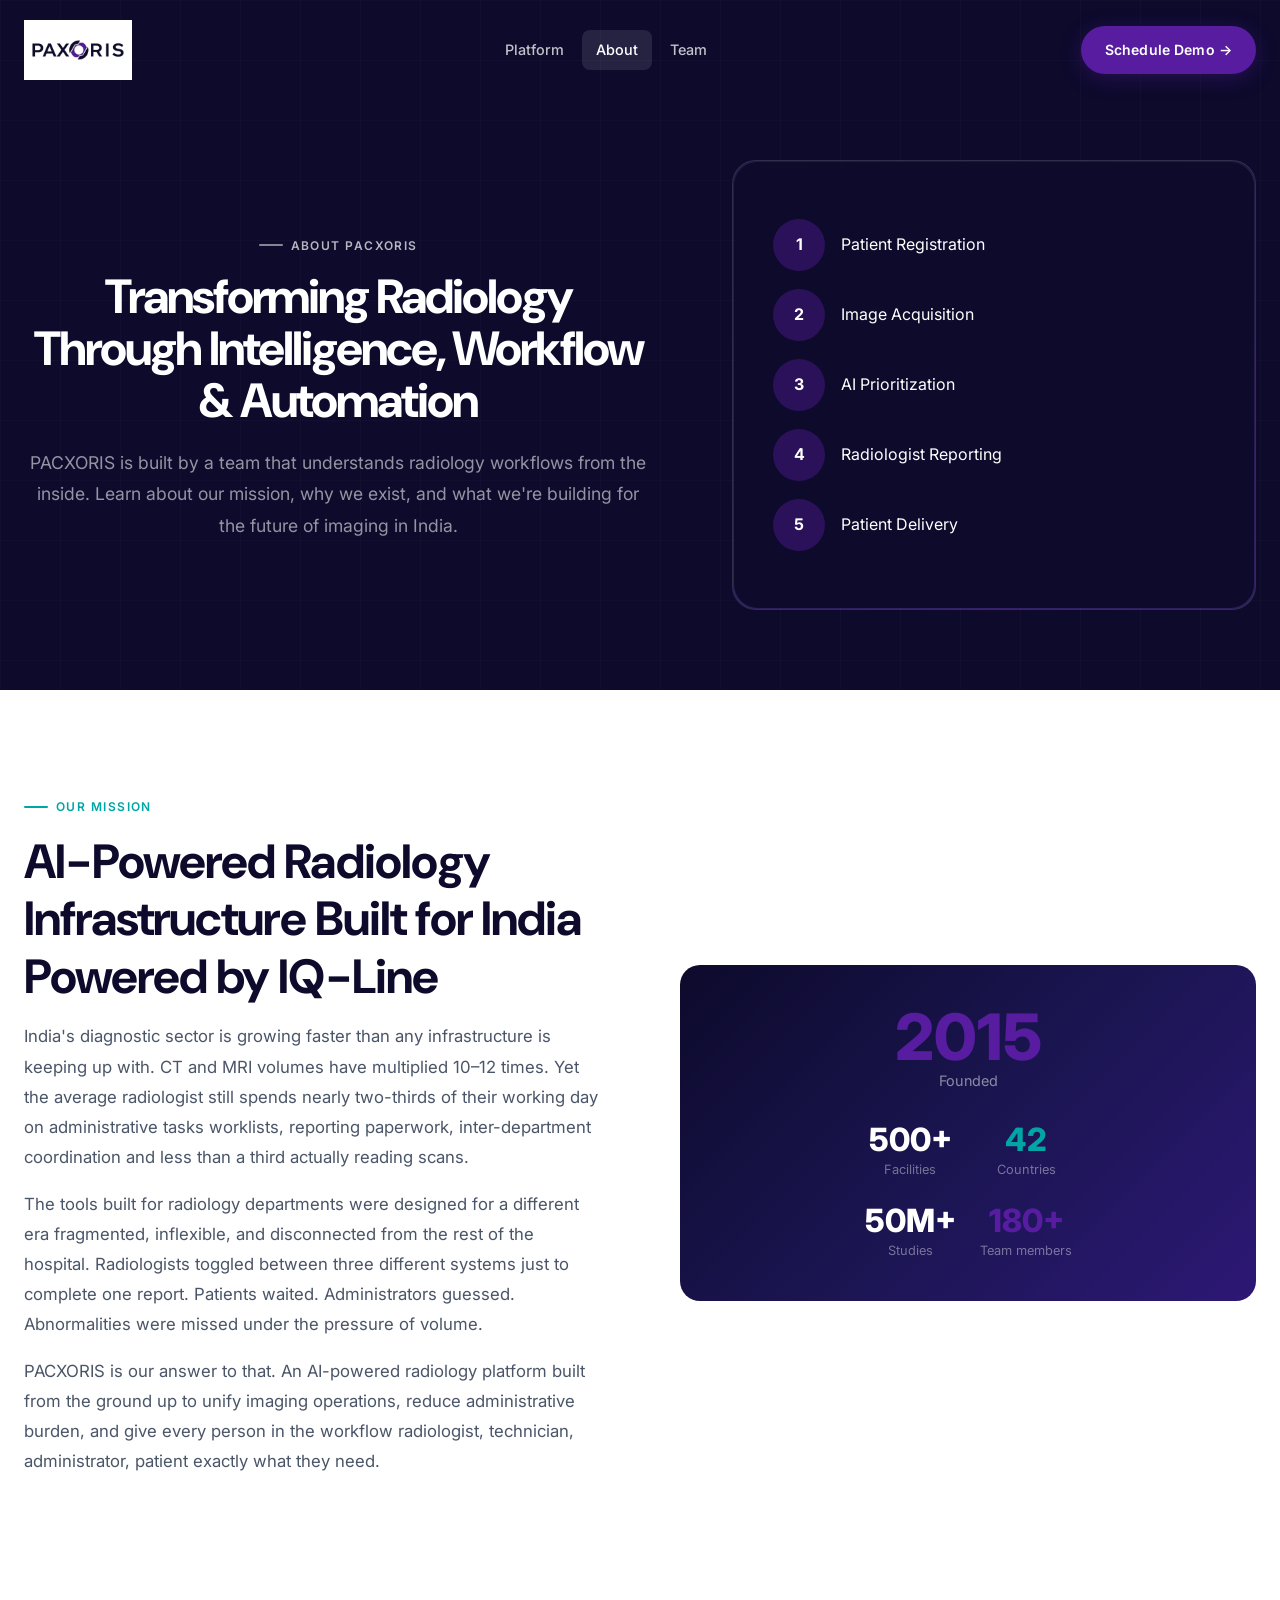
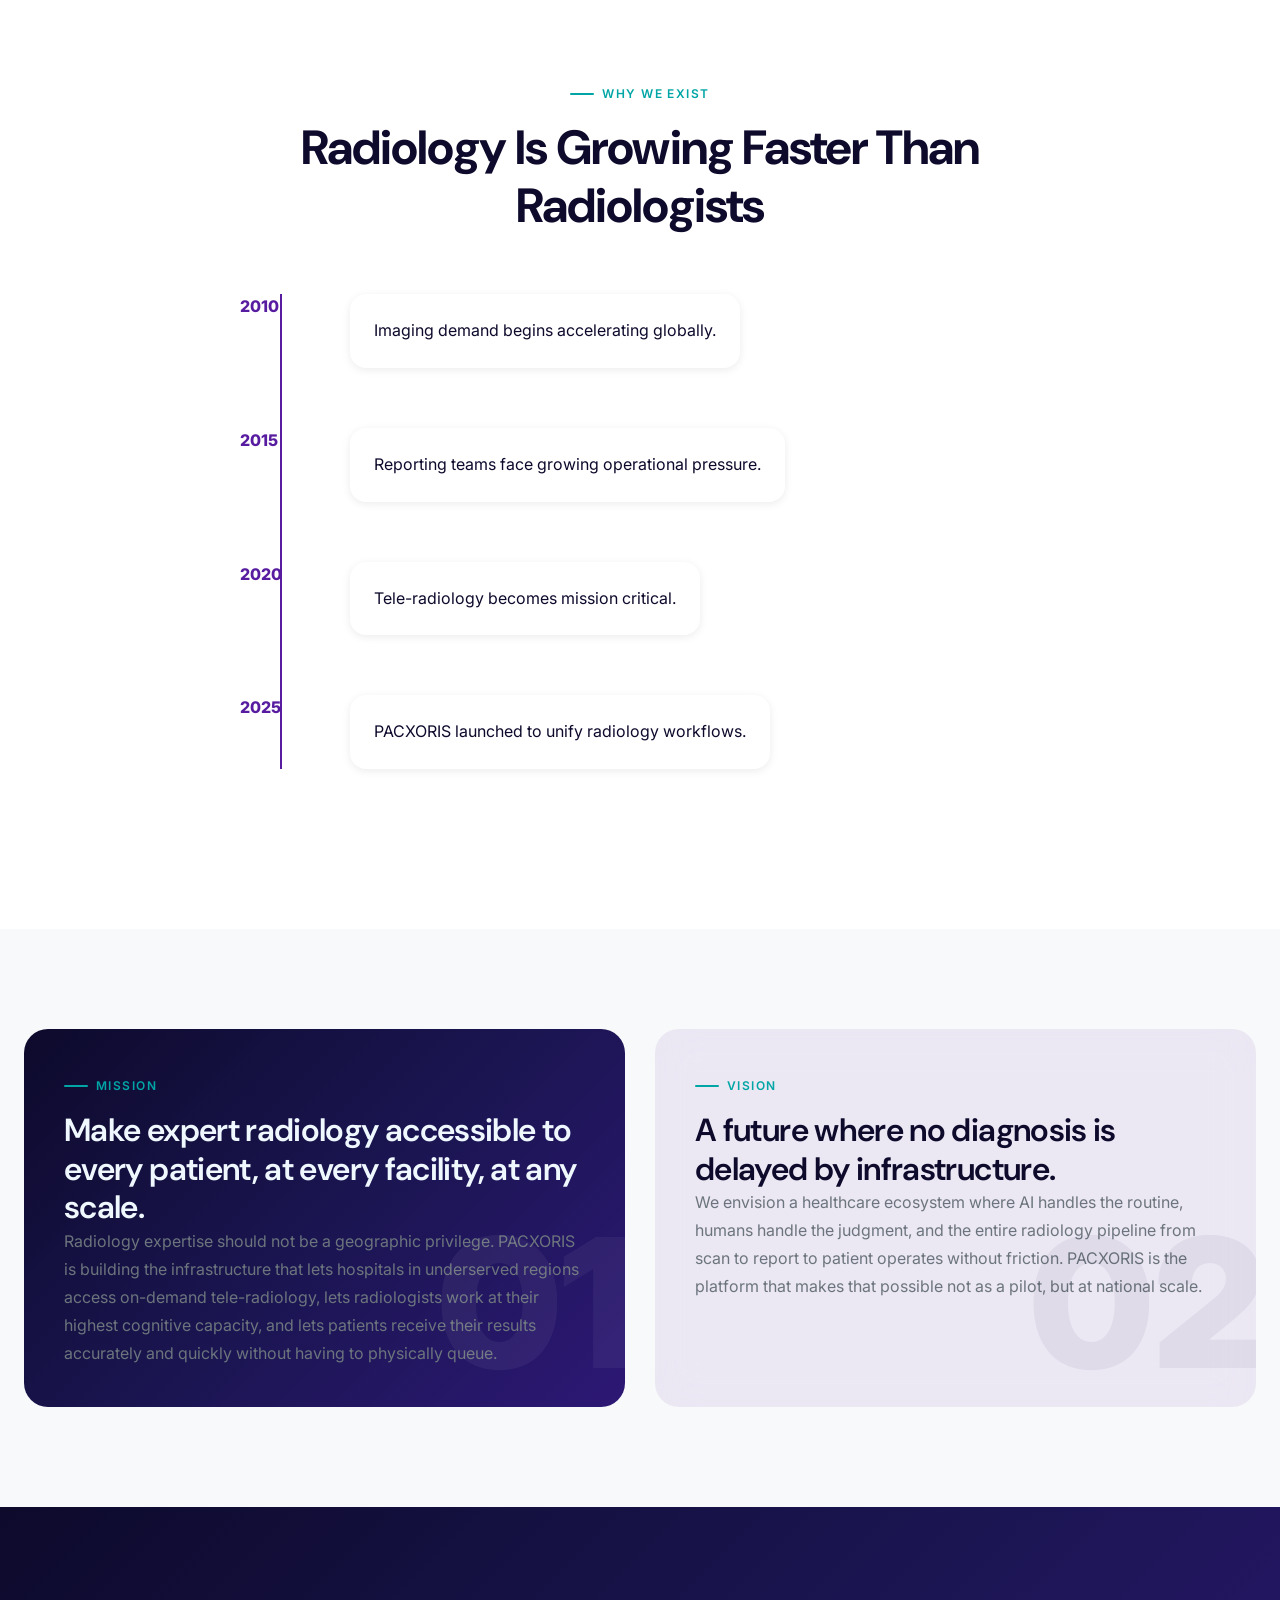
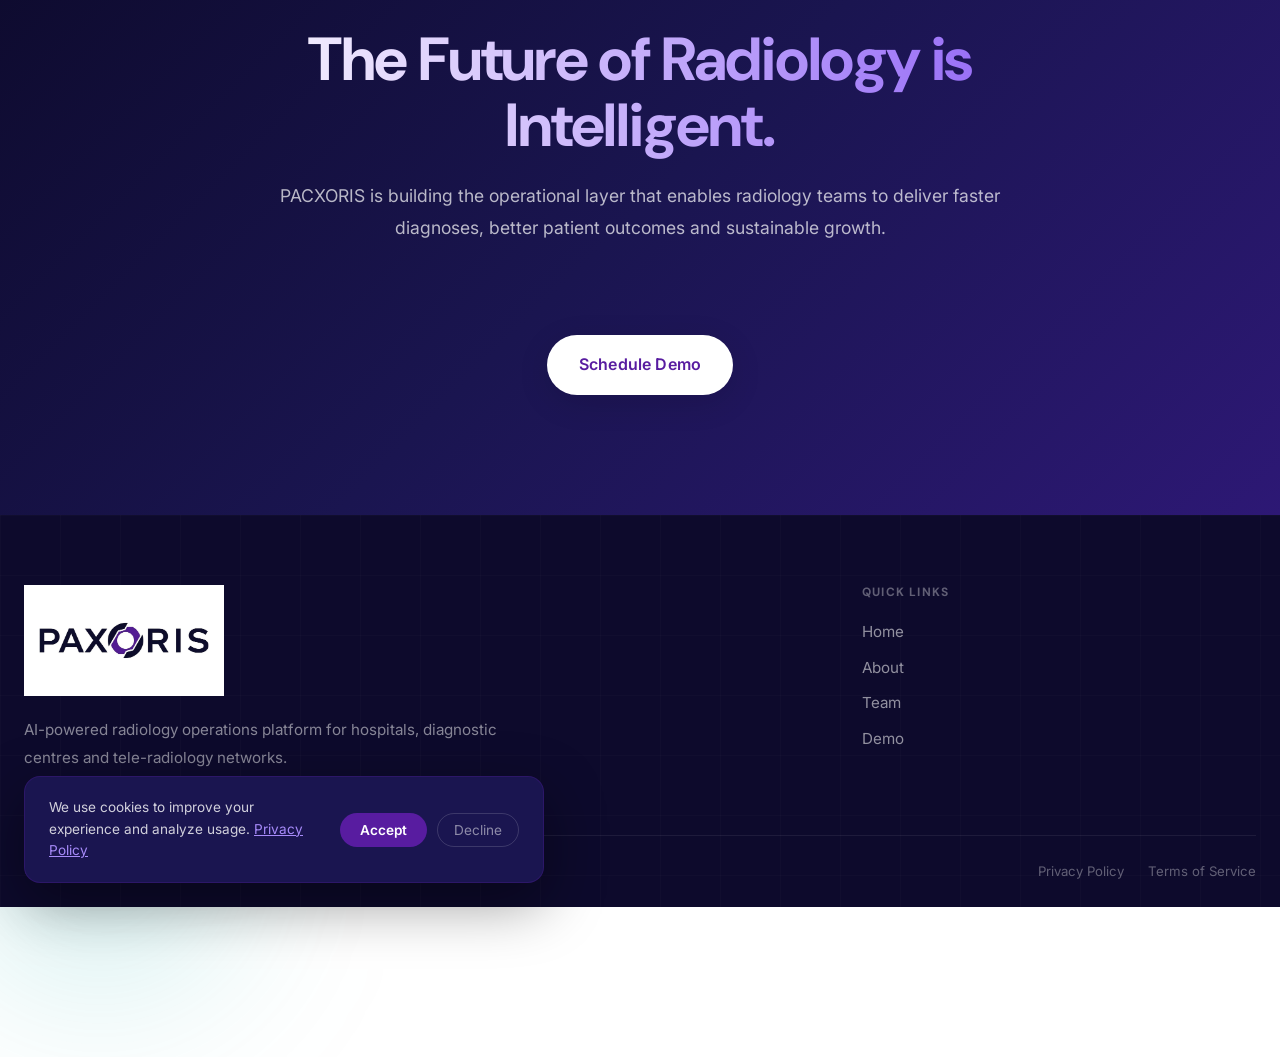
==== about.html @ b07b2591 "Add files via upload" ====
<!DOCTYPE html>
<html lang="en">

<!-- Mirrored from ofdzxjfi.gensparkspace.com/ by HTTrack Website Copier/3.x [XR&CO'2014], Thu, 18 Jun 2026 15:15:10 GMT -->
<!-- Added by HTTrack --><meta http-equiv="content-type" content="text/html;charset=utf-8" /><!-- /Added by HTTrack -->
<head>
  <meta charset="UTF-8" />
  <meta name="viewport" content="width=device-width, initial-scale=1.0" />
  <title>About PACXORIS  AI-Powered Radiology Infrastructure Built for India Powered by IQ-Line</title>
  <meta name="description" content="pacxoris delivers enterprise-grade unified healthcare imaging: Vendor-Neutral Archive (VNA), Radiology Information System (RIS), and PACS in one intelligent platform." />
  <meta name="keywords" content="VNA, RIS, PACS, healthcare imaging, medical imaging platform, DICOM, radiology, hospital imaging software" />
  <meta property="og:title" content="pacxoris – Unified Healthcare Imaging Platform" />
  <meta property="og:description" content="VNA + RIS + PACS integrated solution for enterprise-wide medical imaging." />
  <meta property="og:type" content="website" />
  <meta name="twitter:card" content="summary_large_image" />

  <!-- Favicon -->
  <link rel="icon" type="image/svg+xml" href="assets/pacxoris-mark.jpeg" />

  <!-- Fonts -->
  <link rel="preconnect" href="https://fonts.googleapis.com/" />
  <link rel="preconnect" href="https://fonts.gstatic.com/" crossorigin />
  <link href="https://fonts.googleapis.com/css2?family=Inter:wght@300;400;500;600;700;800;900&amp;family=DM+Sans:opsz,wght@9..40,300;9..40,400;9..40,500;9..40,600;9..40,700;9..40,800&amp;display=swap" rel="stylesheet" />

  <!-- Icons -->
  <link rel="stylesheet" href="../cdn.jsdelivr.net/npm/%40fortawesome/fontawesome-free%406.5.0/css/all.min.css" />

  <!-- Styles -->
  <link rel="stylesheet" href="css/style.css" />
  <link rel="stylesheet" href="css/home.css" />
  <link rel="stylesheet" href="css/pages.css" />
</head>
<body class="page-enter">
  

  <!-- ═══════════════════════════════════════════
       NAVIGATION
  ═══════════════════════════════════════════ -->
  <nav class="navbar" id="navbar" role="navigation" aria-label="Main navigation">
    <div class="container">
      <div class="navbar-inner">
        <!-- Logo -->
        <a href="index.html" class="navbar-logo">
   <img src="assets/pacxoris-wordmark.jpeg"
     alt="pacxoris"
     class="navbar-brand-logo">
</a>

        <!-- Desktop Nav -->
        <ul class="navbar-nav" role="menubar">
  <li><a href="index.html" class="nav-link">Platform</a></li>
  <li><a href="about.html" class="nav-link">About</a></li>
  <li><a href="team.html" class="nav-link">Team</a></li>
</ul>

            <div class="navbar-cta">
            <a href="demo.html" class="btn btn-primary btn-sm">
            Schedule Demo →
            </a>
            </div>

        <!-- Mobile Toggle -->
        <button class="menu-toggle" id="menuToggle" aria-label="Toggle mobile menu" aria-expanded="false" aria-controls="mobileMenu">
          <span></span>
          <span></span>
          <span></span>
        </button>
      </div>
    </div>
  </nav>

  <!-- Mobile Menu -->
  <div class="mobile-menu" id="mobileMenu" role="dialog" aria-modal="true" aria-label="Mobile navigation">
    <nav>
  <a href="index.html" class="mobile-nav-link">Home</a>
  <a href="about.html" class="mobile-nav-link">About</a>
  <a href="team.html" class="mobile-nav-link">Team</a>
  <a href="demo.html" class="mobile-nav-link">Demo</a>
</nav>
  </div>

<main>

  <div class="orb orb-purple hero-orb-1"></div>
<div class="orb orb-teal hero-orb-2"></div>

<section class="page-hero">
  <div class="geo-pattern"></div>

  <div class="container">

    <div class="about-hero-grid">

      <div>

        <span class="section-label white">
          About PACXORIS
        </span>

        <h1>
          Transforming Radiology Through
          Intelligence, Workflow & Automation
        </h1>

        <p class="lead">
          PACXORIS is built by a team that understands radiology workflows from the inside. Learn about our mission, why we exist, and what we're building for the future of imaging in India.
        </p>

      </div>

      <div class="workflow-visual">

        <div class="workflow-step">
          <div class="circle">1</div>
          Patient Registration
        </div>

        <div class="workflow-step">
          <div class="circle">2</div>
          Image Acquisition
        </div>

        <div class="workflow-step">
          <div class="circle">3</div>
          AI Prioritization
        </div>

        <div class="workflow-step">
          <div class="circle">4</div>
          Radiologist Reporting
        </div>

        <div class="workflow-step">
          <div class="circle">5</div>
          Patient Delivery
        </div>

      </div>

    </div>

  </div>
</section>

<section class="section">
      <div class="container">
        <div style="display:grid;grid-template-columns:1fr 1fr;gap:80px;align-items:center;" class="fade-up">
          <div>
            <span class="section-label">Our Mission</span>
            <h2>AI-Powered Radiology Infrastructure Built for India Powered by IQ-Line</h2>
            <p style="margin-top:16px;font-size:1.05rem;line-height:1.8;color:#4a5568;">India's diagnostic sector is growing faster than any infrastructure is keeping up with. CT and MRI volumes have multiplied 10–12 times. Yet the average radiologist still spends nearly two-thirds of their working day on administrative tasks  worklists, reporting paperwork, inter-department coordination and less than a third actually reading scans.</p>
            <p style="margin-top:16px;font-size:1.05rem;line-height:1.8;color:#4a5568;">The tools built for radiology departments were designed for a different era fragmented, inflexible, and disconnected from the rest of the hospital. Radiologists toggled between three different systems just to complete one report. Patients waited. Administrators guessed. Abnormalities were missed under the pressure of volume.</p>
            <p style="margin-top:16px;font-size:1.05rem;line-height:1.8;color:#4a5568;">PACXORIS is our answer to that. An AI-powered radiology platform built from the ground up to unify imaging operations, reduce administrative burden, and give every person in the workflow radiologist, technician, administrator, patient  exactly what they need.</p>
          </div>
          <div class="feature-visual-box" style="min-height:300px;">
            <div class="geo-pattern"></div>
            <div style="position:relative;z-index:1;text-align:center;">
              <div style="font-size:4rem;font-weight:800;color:var(--primary-accent);line-height:1;">2015</div>
              <div style="color:rgba(255,255,255,0.5);font-size:0.9rem;margin-bottom:32px;">Founded</div>
              <div style="display:grid;grid-template-columns:1fr 1fr;gap:24px;">
                <div style="text-align:center;">
                  <div style="font-size:2rem;font-weight:800;color:white;line-height:1;">500+</div>
                  <div style="color:rgba(255,255,255,0.4);font-size:0.8rem;margin-top:4px;">Facilities</div>
                </div>
                <div style="text-align:center;">
                  <div style="font-size:2rem;font-weight:800;color:var(--secondary-accent);line-height:1;">42</div>
                  <div style="color:rgba(255,255,255,0.4);font-size:0.8rem;margin-top:4px;">Countries</div>
                </div>
                <div style="text-align:center;">
                  <div style="font-size:2rem;font-weight:800;color:white;line-height:1;">50M+</div>
                  <div style="color:rgba(255,255,255,0.4);font-size:0.8rem;margin-top:4px;">Studies</div>
                </div>
                <div style="text-align:center;">
                  <div style="font-size:2rem;font-weight:800;color:var(--primary-accent);line-height:1;">180+</div>
                  <div style="color:rgba(255,255,255,0.4);font-size:0.8rem;margin-top:4px;">Team members</div>
                </div>
              </div>
            </div>
          </div>
        </div>
      </div>
    </section>

<section class="section">
<div class="container">

<div class="section-header text-center">
<span class="section-label">Why We Exist</span>
<h2>Radiology Is Growing Faster Than Radiologists</h2>
</div>

<div class="timeline">

<div class="timeline-item">
<div class="timeline-year">2010</div>
<div class="timeline-content">
Imaging demand begins accelerating globally.
</div>
</div>

<div class="timeline-item">
<div class="timeline-year">2015</div>
<div class="timeline-content">
Reporting teams face growing operational pressure.
</div>
</div>

<div class="timeline-item">
<div class="timeline-year">2020</div>
<div class="timeline-content">
Tele-radiology becomes mission critical.
</div>
</div>

<div class="timeline-item">
<div class="timeline-year">2025</div>
<div class="timeline-content">
PACXORIS launched to unify radiology workflows.
</div>
</div>

</div>

</div>
</section>

<section class="section bg-light">
<div class="container">

<div class="mission-vision">

<div class="mission-card">
  <span class="section-label">Mission</span>
<h3 style="color: aliceblue;">Make expert radiology accessible to every patient, at every facility, at any scale.</h3>
<p>
Radiology expertise should not be a geographic privilege. PACXORIS is building the infrastructure that lets hospitals in underserved regions access on-demand tele-radiology, lets radiologists work at their highest cognitive capacity, and lets patients receive their results  accurately and quickly without having to physically queue.
</p>
</div>

<div class="vision-card">
  <span class="section-label">Vision</span>
<h3>A future where no diagnosis is delayed by infrastructure.</h3>
<p>
We envision a healthcare ecosystem where AI handles the routine, humans handle the judgment, and the entire radiology pipeline  from scan to report to patient operates without friction. PACXORIS is the platform that makes that possible  not as a pilot, but at national scale.
</p>
</div>

</div>

</div>
</section>

<section class="future-section">

<div class="container">

<h2>
The Future of Radiology
is Intelligent.
</h2>

<p>
PACXORIS is building the operational layer that enables radiology teams to deliver faster diagnoses, better patient outcomes and sustainable growth.
</p>

<br><br>

<a href="demo.html" class="btn btn-white btn-lg">
Schedule Demo
</a>

</div>

</section>

</main>
  <!-- ═══════════════════════════════════════════
       FOOTER
  ═══════════════════════════════════════════ -->

  <footer class="footer">
  <div class="geo-pattern"></div>

  <div class="container" style="position:relative;z-index:1;">

    <div class="footer-grid">

      <!-- Brand -->
      <div class="footer-brand">
        <a href="index.html" class="navbar-logo">
          <div class="navbar-logo" style="width:200px;">
            <img src="assets/pacxoris-wordmark.jpeg" alt="PACXORIS">
          </div>
        </a>

        <p>
          AI-powered radiology operations platform for hospitals,
          diagnostic centres and tele-radiology networks.
        </p>
      </div>

      <!-- Quick Links -->
      <div class="footer-col">
        <h6>Quick Links</h6>

        <ul class="footer-links">
          <li><a class="footer-link" href="index.html">Home</a></li>
          <li><a class="footer-link" href="about.html">About</a></li>
          <li><a class="footer-link" href="team.html">Team</a></li>
          <li><a class="footer-link" href="demo.html">Demo</a></li>
        </ul>
      </div>

    </div>

    <div class="footer-bottom">
      <p>© 2026 PACXORIS. All Rights Reserved.</p>
      <div class="footer-bottom-links">
          <a href="privacy-policy.html">Privacy Policy</a>
<a href="terms-and-conditions.html">Terms of Service</a>
        </div>
    </div>

  </div>
</footer>

  <!-- Scripts -->
  <script src="js/main.js"></script>
  <script>
const observer = new IntersectionObserver(entries=>{
 entries.forEach(entry=>{
   if(entry.isIntersecting){
      entry.target.classList.add('show');
   }
 });
},{threshold:.2});

document.querySelectorAll('.timeline-item')
.forEach(el=>observer.observe(el));

window.addEventListener('mousemove',(e)=>{

 const x = e.clientX / window.innerWidth;
 const y = e.clientY / window.innerHeight;

 document.querySelector('.hero-orb-1').style.transform =
 `translate(${x*30}px,${y*30}px)`;

 document.querySelector('.hero-orb-2').style.transform =
 `translate(${-x*20}px,${-y*20}px)`;

});

const counters =
document.querySelectorAll('.counter');

counters.forEach(counter=>{

 let target =
 parseInt(counter.dataset.target);

 let count = 0;

 let interval = setInterval(()=>{

   count += target/60;

   if(count >= target){
      count = target;
      clearInterval(interval);
   }

   counter.innerText =
   Math.floor(count);

 },16);

});
</script>
</body>

<!-- Mirrored from ofdzxjfi.gensparkspace.com/ by HTTrack Website Copier/3.x [XR&CO'2014], Thu, 18 Jun 2026 15:15:16 GMT -->
</html>
---- css/style.css ----
/* ============================================================
   PACXORIS - Global Stylesheet
   Healthcare Imaging Platform
   ============================================================ */

/* ── Google Fonts Import ── */
@import url('https://fonts.googleapis.com/css2?family=Inter:wght@300;400;500;600;700;800;900&amp;family=DM+Sans:ital,opsz,wght@0,9..40,300;0,9..40,400;0,9..40,500;0,9..40,600;0,9..40,700;0,9..40,800;1,9..40,400&amp;display=swap');

/* ── CSS Custom Properties ── */
:root {
  /* Colors */
  --primary-dark: #0D0A2C;
  --primary-dark-mid: #130e3a;
  --primary-dark-light: #1a1550;
  --primary-accent: #581CA0;
  --primary-accent-light: #6b22c0;
  --primary-accent-dark: #44157a;
  --secondary-accent: #00a5a5;
  --secondary-accent-light: #00c8c8;
  --neutral-light: #F8F9FA;
  --neutral-gray: #6C757D;
  --neutral-mid: #adb5bd;
  --white: #FFFFFF;
  --border-light: rgba(255,255,255,0.1);
  --border-card: rgba(0,0,0,0.08);

  /* Gradients */
  --gradient-hero: linear-gradient(135deg, #0D0A2C 0%, #1a1550 50%, #2d1875 100%);
  --gradient-cta: linear-gradient(135deg, #581CA0 0%, #0D0A2C 100%);
  --gradient-card: linear-gradient(145deg, rgba(88,28,160,0.08) 0%, rgba(0,165,165,0.05) 100%);
  --gradient-accent: linear-gradient(90deg, #581CA0, #00a5a5);

  /* Shadows */
  --shadow-sm: 0 2px 8px rgba(0,0,0,0.08);
  --shadow-md: 0 8px 32px rgba(0,0,0,0.12);
  --shadow-lg: 0 20px 60px rgba(0,0,0,0.18);
  --shadow-xl: 0 32px 80px rgba(0,0,0,0.24);
  --shadow-purple: 0 8px 32px rgba(88,28,160,0.3);
  --shadow-teal: 0 8px 32px rgba(0,165,165,0.25);

  /* Typography */
  --font-heading: 'DM Sans', 'Inter', sans-serif;
  --font-body: 'Inter', system-ui, -apple-system, sans-serif;

  /* Spacing */
  --section-py: 100px;
  --section-py-sm: 60px;
  --container-max: 1440px;
  --container-px: 24px;

  /* Border Radius */
  --radius-sm: 8px;
  --radius-md: 12px;
  --radius-lg: 20px;
  --radius-xl: 32px;
  --radius-pill: 100px;

  /* Transitions */
  --transition-fast: 0.15s ease;
  --transition-base: 0.3s ease;
  --transition-slow: 0.5s ease;
}

/* ── Reset & Base ── */
*, *::before, *::after {
  box-sizing: border-box;
  margin: 0;
  padding: 0;
}
.footer-grid{
    display:flex;
    justify-content:space-between;
    align-items:flex-start;
    gap:60px;
}

.footer-col{
    min-width:220px;
}

.navbar-brand-logo{
    height:52px;
    width:auto;
    object-fit:contain;
}

.navbar-brand-logo:hover{
    transform:scale(1.03);
}

html {
  scroll-behavior: smooth;
  font-size: 16px;
  -webkit-text-size-adjust: 100%;
}

body {
  font-family: var(--font-body);
  font-weight: 400;
  line-height: 1.6;
  color: var(--primary-dark);
  background: var(--white);
  overflow-x: hidden;
  -webkit-font-smoothing: antialiased;
  -moz-osx-font-smoothing: grayscale;
}

img {
  max-width: 100%;
  height: auto;
  display: block;
}

.navbar-brand-logo{
    height:48px;
    width:auto;
    transition:.3s ease;
}

.navbar-logo{
    display:flex;
    align-items:center;
}

.navbar-brand-logo{
    height:60px;
    width:auto;
    object-fit:contain;
}

.navbar-brand-logo:hover{
    transform:scale(1.03);
}

a {
  text-decoration: none;
  color: inherit;
  transition: color var(--transition-fast);
}

ul, ol {
  list-style: none;
}

input, textarea, select, button {
  font-family: inherit;
  font-size: inherit;
}

button {
  cursor: pointer;
  border: none;
  background: none;
}

/* ── Container ── */
.container {
  max-width: var(--container-max);
  margin: 0 auto;
  padding: 0 var(--container-px);
}

/* ── Utility Classes ── */
.text-center { text-align: center; }
.text-left   { text-align: left; }
.text-right  { text-align: right; }

.text-white   { color: var(--white); }
.text-purple  { color: var(--primary-accent); }
.text-teal    { color: var(--secondary-accent); }
.text-gray    { color: var(--neutral-gray); }
.text-dark    { color: var(--primary-dark); }

.bg-dark      { background: var(--primary-dark); }
.bg-white     { background: var(--white); }
.bg-light     { background: var(--neutral-light); }

.d-flex       { display: flex; }
.d-grid       { display: grid; }
.d-block      { display: block; }
.d-none       { display: none; }

.align-center { align-items: center; }
.justify-between { justify-content: space-between; }
.justify-center  { justify-content: center; }
.flex-wrap    { flex-wrap: wrap; }
.gap-1  { gap: 8px; }
.gap-2  { gap: 16px; }
.gap-3  { gap: 24px; }
.gap-4  { gap: 32px; }

.fw-400 { font-weight: 400; }
.fw-500 { font-weight: 500; }
.fw-600 { font-weight: 600; }
.fw-700 { font-weight: 700; }

.sr-only {
  position: absolute;
  width: 1px;
  height: 1px;
  padding: 0;
  margin: -1px;
  overflow: hidden;
  clip: rect(0,0,0,0);
  border: 0;
}

/* ── Section Spacing ── */
.section {
  padding: var(--section-py) 0;
}

.section-sm {
  padding: var(--section-py-sm) 0;
}

/* ── Section Labels ── */
.section-label {
  display: inline-flex;
  align-items: center;
  gap: 8px;
  font-size: 0.75rem;
  font-weight: 600;
  letter-spacing: 0.12em;
  text-transform: uppercase;
  color: var(--secondary-accent);
  margin-bottom: 16px;
}

.section-label::before {
  content: '';
  display: block;
  width: 24px;
  height: 2px;
  background: var(--secondary-accent);
  border-radius: 2px;
}

.section-label.purple {
  color: var(--primary-accent-light);
}

.section-label.purple::before {
  background: var(--primary-accent-light);
}

.section-label.white {
  color: rgba(255,255,255,0.7);
}

.section-label.white::before {
  background: rgba(255,255,255,0.5);
}

/* ── Section Headers ── */
.section-header {
  margin-bottom: 60px;
}

.section-header.text-center {
  max-width: 700px;
  margin-left: auto;
  margin-right: auto;
}

/* ── Typography ── */
h1, h2, h3, h4, h5, h6 {
  font-family: var(--font-heading);
  line-height: 1.2;
  letter-spacing: -0.02em;
  color: var(--primary-dark);
}

h1 { font-size: clamp(2.5rem, 5vw, 4.5rem); font-weight: 800; }
h2 { font-size: clamp(2rem, 4vw, 3rem);   font-weight: 700; }
h3 { font-size: clamp(1.4rem, 3vw, 2rem); font-weight: 600; }
h4 { font-size: clamp(1.1rem, 2vw, 1.4rem); font-weight: 600; }
h5 { font-size: 1.1rem; font-weight: 600; }
h6 { font-size: 0.9rem;  font-weight: 600; }

p {
  line-height: 1.75;
  color: var(--neutral-gray);
}

.lead {
  font-size: 1.15rem;
  line-height: 1.7;
  font-weight: 400;
}

.gradient-text {
  background: linear-gradient(135deg, #7c3aed, #00a5a5);
  -webkit-background-clip: text;
  -webkit-text-fill-color: transparent;
  background-clip: text;
}

/* ── Buttons ── */
.btn {
  display: inline-flex;
  align-items: center;
  justify-content: center;
  gap: 8px;
  padding: 14px 28px;
  border-radius: var(--radius-pill);
  font-weight: 600;
  font-size: 0.95rem;
  letter-spacing: 0.01em;
  transition: all var(--transition-base);
  cursor: pointer;
  white-space: nowrap;
  position: relative;
  overflow: hidden;
}

.btn::after {
  content: '';
  position: absolute;
  inset: 0;
  background: rgba(255,255,255,0);
  transition: background var(--transition-fast);
}

.btn:hover::after {
  background: rgba(255,255,255,0.08);
}

.btn-primary {
  background: var(--primary-accent);
  color: var(--white);
  box-shadow: 0 4px 20px rgba(88,28,160,0.35);
}

.btn-primary:hover {
  background: var(--primary-accent-light);
  box-shadow: 0 8px 32px rgba(88,28,160,0.5);
  transform: translateY(-2px);
  color: var(--white);
}

.btn-primary:active {
  transform: translateY(0);
}

.btn-secondary {
  background: transparent;
  color: var(--white);
  border: 2px solid rgba(255,255,255,0.4);
}

.btn-secondary:hover {
  border-color: rgba(255,255,255,0.9);
  background: rgba(255,255,255,0.08);
  color: var(--white);
}

.btn-outline-purple {
  background: transparent;
  color: var(--primary-accent);
  border: 2px solid var(--primary-accent);
}

.btn-outline-purple:hover {
  background: var(--primary-accent);
  color: var(--white);
}

.btn-white {
  background: var(--white);
  color: var(--primary-accent);
  box-shadow: var(--shadow-md);
}

.btn-white:hover {
  background: var(--neutral-light);
  box-shadow: var(--shadow-lg);
  transform: translateY(-2px);
  color: var(--primary-accent);
}

.btn-teal {
  background: var(--secondary-accent);
  color: var(--white);
  box-shadow: var(--shadow-teal);
}

.btn-teal:hover {
  background: var(--secondary-accent-light);
  transform: translateY(-2px);
}

.btn-sm {
  padding: 10px 20px;
  font-size: 0.875rem;
}

.btn-lg {
  padding: 18px 36px;
  font-size: 1rem;
}

.btn-icon {
  width: 48px;
  height: 48px;
  padding: 0;
  border-radius: 50%;
  border: 2px solid var(--border-light);
  color: var(--white);
}

.btn-icon:hover {
  border-color: rgba(255,255,255,0.8);
  background: rgba(255,255,255,0.1);
}

/* ── Badges ── */
.badge {
  display: inline-flex;
  align-items: center;
  gap: 6px;
  padding: 6px 12px;
  border-radius: var(--radius-pill);
  font-size: 0.75rem;
  font-weight: 600;
  letter-spacing: 0.04em;
}

.badge-purple {
  background: rgba(88,28,160,0.12);
  color: var(--primary-accent);
}

.badge-teal {
  background: rgba(0,165,165,0.12);
  color: var(--secondary-accent);
}

.badge-dark {
  background: rgba(255,255,255,0.1);
  color: rgba(255,255,255,0.8);
  border: 1px solid rgba(255,255,255,0.15);
}

/* ── Cards ── */
.card {
  background: var(--white);
  border-radius: var(--radius-lg);
  padding: 36px;
  box-shadow: var(--shadow-sm);
  border: 1px solid var(--border-card);
  transition: all var(--transition-base);
  position: relative;
  overflow: hidden;
}

.card::before {
  content: '';
  position: absolute;
  top: 0;
  left: 0;
  right: 0;
  height: 3px;
  background: var(--gradient-accent);
  opacity: 0;
  transition: opacity var(--transition-base);
}

.card:hover {
  box-shadow: var(--shadow-lg);
  transform: translateY(-6px);
  border-color: rgba(88,28,160,0.12);
}

.card:hover::before {
  opacity: 1;
}

.card-dark {
  background: rgba(255,255,255,0.04);
  border: 1px solid var(--border-light);
  color: var(--white);
}

.card-dark:hover {
  background: rgba(255,255,255,0.07);
  border-color: rgba(88,28,160,0.4);
}

/* ── Icon Box ── */
.icon-box {
  width: 64px;
  height: 64px;
  border-radius: var(--radius-md);
  display: flex;
  align-items: center;
  justify-content: center;
  flex-shrink: 0;
}

.icon-box-purple {
  background: rgba(88,28,160,0.12);
  color: var(--primary-accent);
}

.icon-box-teal {
  background: rgba(0,165,165,0.12);
  color: var(--secondary-accent);
}

.icon-box-dark {
  background: rgba(88,28,160,0.25);
  color: rgba(255,255,255,0.9);
}

.icon-box svg, .icon-box i {
  width: 28px;
  height: 28px;
  font-size: 28px;
}

/* ── Divider ── */
.divider {
  height: 1px;
  background: var(--border-card);
  margin: 0;
}

.divider-light {
  background: var(--border-light);
}

/* ── Chip Tags ── */
.chip {
  display: inline-flex;
  align-items: center;
  padding: 4px 12px;
  background: rgba(88,28,160,0.08);
  color: var(--primary-accent);
  border-radius: var(--radius-pill);
  font-size: 0.78rem;
  font-weight: 500;
}

/* ── Gradient Orb Background ── */
.orb {
  position: absolute;
  border-radius: 50%;
  filter: blur(80px);
  pointer-events: none;
  z-index: 0;
}

.orb-purple {
  background: radial-gradient(circle, rgba(88,28,160,0.4) 0%, transparent 70%);
}

.orb-teal {
  background: radial-gradient(circle, rgba(0,165,165,0.25) 0%, transparent 70%);
}

/* ── Trapezoid Shape ── */
.trapezoid-accent {
  position: absolute;
  clip-path: polygon(15% 0%, 100% 0%, 85% 100%, 0% 100%);
  pointer-events: none;
  z-index: 0;
}

/* ── Geometric Grid Pattern ── */
.geo-pattern {
  position: absolute;
  inset: 0;
  background-image:
    linear-gradient(rgba(255,255,255,0.015) 1px, transparent 1px),
    linear-gradient(90deg, rgba(255,255,255,0.015) 1px, transparent 1px);
  background-size: 60px 60px;
  pointer-events: none;
  z-index: 0;
}

/* ── Scroll Animation Classes ── */
.fade-up {
  opacity: 0;
  transform: translateY(40px);
  transition: opacity 0.7s ease, transform 0.7s ease;
}

.fade-up.visible {
  opacity: 1;
  transform: translateY(0);
}

.fade-in {
  opacity: 0;
  transition: opacity 0.7s ease;
}

.fade-in.visible {
  opacity: 1;
}

.slide-left {
  opacity: 0;
  transform: translateX(-40px);
  transition: opacity 0.7s ease, transform 0.7s ease;
}

.slide-left.visible {
  opacity: 1;
  transform: translateX(0);
}

.slide-right {
  opacity: 0;
  transform: translateX(40px);
  transition: opacity 0.7s ease, transform 0.7s ease;
}

.slide-right.visible {
  opacity: 1;
  transform: translateX(0);
}

.delay-1 { transition-delay: 0.1s; }
.delay-2 { transition-delay: 0.2s; }
.delay-3 { transition-delay: 0.3s; }
.delay-4 { transition-delay: 0.4s; }
.delay-5 { transition-delay: 0.5s; }
.delay-6 { transition-delay: 0.6s; }

/* ============================================================
   NAVIGATION
   ============================================================ */
.navbar {
  position: fixed;
  top: 0;
  left: 0;
  right: 0;
  z-index: 1000;
  padding: 20px 0;
  transition: all var(--transition-base);
}

.navbar.scrolled {
  background: rgba(13, 10, 44, 0.97);
  backdrop-filter: blur(20px);
  -webkit-backdrop-filter: blur(20px);
  padding: 14px 0;
  box-shadow: 0 4px 32px rgba(0,0,0,0.3);
}

.navbar-inner {
  display: flex;
  align-items: center;
  justify-content: space-between;
  gap: 32px;
}

/* Logo */
.navbar-logo {
  display: flex;
  align-items: center;
  gap: 12px;
  flex-shrink: 0;
  text-decoration: none;
}

.logo-icon {
  width: 40px;
  height: 40px;
  position: relative;
  flex-shrink: 0;
  display: flex;
  align-items: center;
  justify-content: center;
  background: transparent;
}

.logo-icon img {
  width: 100%;
  height: 100%;
  object-fit: contain;
  display: block;
}

.logo-wordmark {
  font-family: var(--font-heading);
  font-size: 1.5rem;
  font-weight: 800;
  color: var(--white);
  letter-spacing: -0.03em;
}

.logo-wordmark span {
  color: var(--primary-accent);
}

/* Nav Links */
.navbar-nav {
  display: flex;
  align-items: center;
  gap: 4px;
  flex: 1;
  justify-content: center;
}

.nav-item {
  position: relative;
}

.nav-link {
  display: flex;
  align-items: center;
  gap: 4px;
  padding: 8px 14px;
  font-size: 0.9rem;
  font-weight: 500;
  color: rgba(255,255,255,0.75);
  border-radius: var(--radius-sm);
  transition: all var(--transition-fast);
  white-space: nowrap;
}

.nav-link:hover, .nav-link.active {
  color: var(--white);
  background: rgba(255,255,255,0.07);
}

.nav-link svg {
  width: 14px;
  height: 14px;
  transition: transform var(--transition-fast);
}

.nav-item:hover .nav-link svg {
  transform: rotate(180deg);
}

/* Dropdown */
.nav-dropdown {
  position: absolute;
  top: calc(100% + 12px);
  left: 50%;
  transform: translateX(-50%) translateY(-8px);
  min-width: 220px;
  background: #1a1550;
  border: 1px solid rgba(255,255,255,0.1);
  border-radius: var(--radius-md);
  padding: 8px;
  box-shadow: var(--shadow-xl);
  opacity: 0;
  visibility: hidden;
  transition: all var(--transition-base);
  z-index: 100;
}

.nav-item:hover .nav-dropdown {
  opacity: 1;
  visibility: visible;
  transform: translateX(-50%) translateY(0);
}

.nav-dropdown-link {
  display: flex;
  align-items: center;
  gap: 10px;
  padding: 10px 12px;
  border-radius: var(--radius-sm);
  font-size: 0.875rem;
  font-weight: 500;
  color: rgba(255,255,255,0.75);
  transition: all var(--transition-fast);
}

.nav-dropdown-link:hover {
  background: rgba(88,28,160,0.2);
  color: var(--white);
}

.nav-dropdown-link i {
  width: 20px;
  color: var(--primary-accent);
  font-size: 0.9rem;
}

/* Navbar CTA */
.navbar-cta {
  display: flex;
  align-items: center;
  gap: 12px;
  flex-shrink: 0;
}

/* Mobile Menu Toggle */
.menu-toggle {
  display: none;
  flex-direction: column;
  justify-content: center;
  gap: 5px;
  width: 36px;
  height: 36px;
  cursor: pointer;
  padding: 4px;
}

.menu-toggle span {
  display: block;
  height: 2px;
  background: var(--white);
  border-radius: 2px;
  transition: all var(--transition-base);
}

.menu-toggle.active span:nth-child(1) {
  transform: translateY(7px) rotate(45deg);
}

.menu-toggle.active span:nth-child(2) {
  opacity: 0;
  transform: scaleX(0);
}

.menu-toggle.active span:nth-child(3) {
  transform: translateY(-7px) rotate(-45deg);
}

/* Mobile Menu */
.mobile-menu {
  position: fixed;
  inset: 0;
  background: var(--primary-dark);
  z-index: 999;
  display: flex;
  flex-direction: column;
  padding: 100px 32px 40px;
  transform: translateX(100%);
  transition: transform var(--transition-slow);
  overflow-y: auto;
}

.mobile-menu.open {
  transform: translateX(0);
}

.mobile-nav-link {
  display: block;
  padding: 16px 0;
  font-size: 1.4rem;
  font-weight: 600;
  color: rgba(255,255,255,0.8);
  border-bottom: 1px solid rgba(255,255,255,0.06);
  transition: color var(--transition-fast);
  letter-spacing: -0.02em;
}

.mobile-nav-link:hover {
  color: var(--white);
}

.mobile-nav-sub {
  padding: 8px 0 8px 16px;
  display: none;
}

.mobile-nav-sub a {
  display: block;
  padding: 10px 0;
  font-size: 1rem;
  color: rgba(255,255,255,0.6);
}

.mobile-nav-sub.open {
  display: block;
}

.mobile-menu-footer {
  margin-top: auto;
  padding-top: 32px;
  display: flex;
  flex-direction: column;
  gap: 12px;
}

/* ============================================================
   FOOTER
   ============================================================ */
.footer {
  background: var(--primary-dark);
  padding: 80px 0 0;
  position: relative;
  overflow: hidden;
}

.footer-grid {
  display: grid;
  grid-template-columns: 2fr 1fr 1fr 1fr;
  gap: 48px;
  padding-bottom: 60px;
}

.footer-brand p {
  color: rgba(255,255,255,0.5);
  font-size: 0.9rem;
  line-height: 1.75;
  margin: 20px 0 24px;
}

.footer-social {
  display: flex;
  gap: 10px;
}

.social-btn {
  width: 38px;
  height: 38px;
  border-radius: 50%;
  border: 1px solid rgba(255,255,255,0.15);
  display: flex;
  align-items: center;
  justify-content: center;
  color: rgba(255,255,255,0.5);
  font-size: 0.9rem;
  transition: all var(--transition-base);
  text-decoration: none;
}

.social-btn:hover {
  border-color: var(--primary-accent);
  background: rgba(88,28,160,0.2);
  color: var(--white);
  transform: translateY(-2px);
}

.footer-col h6 {
  font-size: 0.75rem;
  font-weight: 700;
  letter-spacing: 0.1em;
  text-transform: uppercase;
  color: rgba(255,255,255,0.35);
  margin-bottom: 20px;
}

.footer-links {
  display: flex;
  flex-direction: column;
  gap: 10px;
}

.footer-link {
  font-size: 0.9rem;
  color: rgba(255,255,255,0.55);
  transition: color var(--transition-fast);
  text-decoration: none;
}

.footer-link:hover {
  color: var(--white);
}

.footer-bottom {
  border-top: 1px solid rgba(255,255,255,0.07);
  padding: 24px 0;
  display: flex;
  align-items: center;
  justify-content: space-between;
  flex-wrap: wrap;
  gap: 16px;
}

.footer-bottom p {
  font-size: 0.825rem;
  color: rgba(255,255,255,0.3);
}

.footer-bottom-links {
  display: flex;
  gap: 24px;
}

.footer-bottom-links a {
  font-size: 0.825rem;
  color: rgba(255,255,255,0.35);
  transition: color var(--transition-fast);
}

.footer-bottom-links a:hover {
  color: rgba(255,255,255,0.7);
}

.footer-certifications {
  display: flex;
  gap: 12px;
  flex-wrap: wrap;
  margin-top: 20px;
}

.cert-badge {
  padding: 5px 12px;
  border: 1px solid rgba(255,255,255,0.12);
  border-radius: var(--radius-sm);
  font-size: 0.7rem;
  font-weight: 600;
  color: rgba(255,255,255,0.5);
  letter-spacing: 0.05em;
  text-transform: uppercase;
}

/* ============================================================
   PAGE HERO (inner pages)
   ============================================================ */
.page-hero {
  background: var(--gradient-hero);
  padding: 160px 0 100px;
  position: relative;
  overflow: hidden;
}

.page-hero-content {
  position: relative;
  z-index: 1;
  max-width: 760px;
}

.page-hero h1 {
  color: var(--white);
  margin-bottom: 20px;
}

.page-hero .lead {
  color: rgba(255,255,255,0.7);
}

/* ============================================================
   BREADCRUMB
   ============================================================ */
.breadcrumb {
  display: flex;
  align-items: center;
  gap: 8px;
  margin-bottom: 20px;
  font-size: 0.85rem;
  color: rgba(255,255,255,0.45);
}

.breadcrumb a {
  color: rgba(255,255,255,0.45);
  transition: color var(--transition-fast);
}

.breadcrumb a:hover {
  color: rgba(255,255,255,0.8);
}

.breadcrumb-sep {
  opacity: 0.4;
}

/* ============================================================
   TABS
   ============================================================ */
.tabs {
  display: flex;
  gap: 4px;
  border-bottom: 2px solid var(--border-card);
  margin-bottom: 40px;
  overflow-x: auto;
  scrollbar-width: none;
}

.tabs::-webkit-scrollbar { display: none; }

.tab-btn {
  padding: 12px 20px;
  font-size: 0.9rem;
  font-weight: 600;
  color: var(--neutral-gray);
  border-bottom: 2px solid transparent;
  margin-bottom: -2px;
  transition: all var(--transition-fast);
  white-space: nowrap;
  cursor: pointer;
  background: none;
  border-top: none;
  border-left: none;
  border-right: none;
}

.tab-btn:hover {
  color: var(--primary-accent);
}

.tab-btn.active {
  color: var(--primary-accent);
  border-bottom-color: var(--primary-accent);
}

.tab-panel {
  display: none;
}

.tab-panel.active {
  display: block;
}

/* ============================================================
   FORM ELEMENTS
   ============================================================ */
.form-group {
  display: flex;
  flex-direction: column;
  gap: 6px;
  margin-bottom: 20px;
}

.form-label {
  font-size: 0.875rem;
  font-weight: 600;
  color: var(--primary-dark);
}

.form-label.light {
  color: rgba(255,255,255,0.8);
}

.form-control {
  padding: 13px 16px;
  border: 1.5px solid #e2e8f0;
  border-radius: var(--radius-md);
  font-size: 0.95rem;
  color: var(--primary-dark);
  background: var(--white);
  transition: border-color var(--transition-fast), box-shadow var(--transition-fast);
  outline: none;
  width: 100%;
}

.form-control::placeholder {
  color: #adb5bd;
}

.form-control:focus {
  border-color: var(--primary-accent);
  box-shadow: 0 0 0 3px rgba(88,28,160,0.12);
}

.form-control.error {
  border-color: #e53e3e;
}

.form-error {
  font-size: 0.8rem;
  color: #e53e3e;
  display: none;
}

.form-error.visible {
  display: block;
}

select.form-control {
  appearance: none;
  background-image: url("data:image/svg+xml,%3Csvg xmlns='http://www.w3.org/2000/svg' width='12' height='12' viewBox='0 0 24 24' fill='none' stroke='%236C757D' stroke-width='2'%3E%3Cpath d='M6 9l6 6 6-6'/%3E%3C/svg%3E");
  background-repeat: no-repeat;
  background-position: right 14px center;
  padding-right: 40px;
}

textarea.form-control {
  resize: vertical;
  min-height: 120px;
}

/* Success Message */
.form-success {
  display: none;
  padding: 20px;
  background: rgba(0,165,165,0.1);
  border: 1px solid rgba(0,165,165,0.3);
  border-radius: var(--radius-md);
  color: var(--secondary-accent);
  font-weight: 500;
  text-align: center;
}

.form-success.visible {
  display: block;
}

/* ============================================================
   STATS COUNTER
   ============================================================ */
.stats-section {
  background: var(--primary-dark);
  padding: var(--section-py) 0;
  position: relative;
  overflow: hidden;
}

.stats-grid {
  display: grid;
  grid-template-columns: repeat(4, 1fr);
  gap: 0;
  position: relative;
  z-index: 1;
}

.stat-item {
  text-align: center;
  padding: 40px 24px;
  position: relative;
}

.stat-item:not(:last-child)::after {
  content: '';
  position: absolute;
  top: 50%;
  right: 0;
  transform: translateY(-50%);
  height: 60%;
  width: 1px;
  background: rgba(255,255,255,0.1);
}

.stat-number {
  font-family: var(--font-heading);
  font-size: clamp(2.5rem, 5vw, 4rem);
  font-weight: 800;
  color: var(--primary-accent);
  line-height: 1;
  margin-bottom: 8px;
  letter-spacing: -0.03em;
}

.stat-number .accent {
  color: var(--secondary-accent);
}

.stat-label {
  font-size: 0.95rem;
  color: rgba(255,255,255,0.5);
  font-weight: 500;
}

.stat-sub {
  font-size: 0.78rem;
  color: rgba(255,255,255,0.3);
  margin-top: 4px;
}

/* ============================================================
   CTA SECTION
   ============================================================ */
.cta-section {
  background: var(--gradient-cta);
  padding: var(--section-py) 0;
  position: relative;
  overflow: hidden;
  text-align: center;
}

.cta-section h2 {
  color: var(--white);
  margin-bottom: 16px;
}

.cta-section p {
  color: rgba(255,255,255,0.65);
  max-width: 560px;
  margin: 0 auto 40px;
  font-size: 1.05rem;
}

.cta-actions {
  display: flex;
  align-items: center;
  justify-content: center;
  gap: 16px;
  flex-wrap: wrap;
}

/* ============================================================
   LOGO WALL
   ============================================================ */
.logo-wall {
  padding: 60px 0;
  background: var(--neutral-light);
  border-top: 1px solid rgba(0,0,0,0.05);
  border-bottom: 1px solid rgba(0,0,0,0.05);
}

.logo-wall-title {
  text-align: center;
  font-size: 0.78rem;
  font-weight: 700;
  letter-spacing: 0.15em;
  text-transform: uppercase;
  color: var(--neutral-mid);
  margin-bottom: 36px;
}

.logo-wall-grid {
  display: flex;
  align-items: center;
  justify-content: center;
  gap: 48px;
  flex-wrap: wrap;
}

.logo-wall-item {
  display: flex;
  align-items: center;
  gap: 10px;
  opacity: 0.4;
  filter: grayscale(100%);
  transition: all var(--transition-base);
  color: var(--neutral-gray);
  font-size: 1.1rem;
  font-weight: 700;
  letter-spacing: -0.02em;
}

.logo-wall-item:hover {
  opacity: 0.7;
  filter: grayscale(0%);
}

.logo-wall-item i {
  font-size: 1.6rem;
  color: var(--primary-accent);
}

/* ============================================================
   TESTIMONIALS
   ============================================================ */
.testimonials-section {
  padding: var(--section-py) 0;
  background: var(--neutral-light);
}

.testimonials-grid {
  display: grid;
  grid-template-columns: repeat(3, 1fr);
  gap: 24px;
}

.testimonial-card {
  background: var(--white);
  border-radius: var(--radius-lg);
  padding: 32px;
  box-shadow: var(--shadow-sm);
  border: 1px solid var(--border-card);
  transition: all var(--transition-base);
  position: relative;
}

.testimonial-card:hover {
  transform: translateY(-4px);
  box-shadow: var(--shadow-md);
}

.testimonial-quote {
  position: absolute;
  top: 24px;
  right: 24px;
  font-size: 3rem;
  color: rgba(88,28,160,0.1);
  line-height: 1;
  font-family: serif;
}

.testimonial-stars {
  display: flex;
  gap: 4px;
  margin-bottom: 16px;
  color: #f59e0b;
  font-size: 0.85rem;
}

.testimonial-text {
  font-size: 0.95rem;
  line-height: 1.75;
  color: #4a5568;
  margin-bottom: 24px;
}

.testimonial-author {
  display: flex;
  align-items: center;
  gap: 12px;
}

.author-avatar {
  width: 46px;
  height: 46px;
  border-radius: 50%;
  background: var(--gradient-cta);
  display: flex;
  align-items: center;
  justify-content: center;
  font-weight: 700;
  font-size: 1rem;
  color: var(--white);
  flex-shrink: 0;
}

.author-info h6 {
  font-size: 0.9rem;
  font-weight: 700;
  color: var(--primary-dark);
  margin-bottom: 2px;
}

.author-info span {
  font-size: 0.8rem;
  color: var(--neutral-gray);
}

/* ============================================================
   PRICING
   ============================================================ */
.pricing-grid {
  display: grid;
  grid-template-columns: repeat(3, 1fr);
  gap: 28px;
  align-items: start;
}

.pricing-card {
  background: var(--white);
  border-radius: var(--radius-lg);
  padding: 40px;
  border: 2px solid var(--border-card);
  position: relative;
  transition: all var(--transition-base);
}

.pricing-card:hover {
  border-color: rgba(88,28,160,0.2);
  box-shadow: var(--shadow-lg);
  transform: translateY(-4px);
}

.pricing-card.featured {
  border-color: var(--primary-accent);
  background: linear-gradient(to bottom, rgba(88,28,160,0.04), var(--white));
  box-shadow: var(--shadow-purple);
  transform: scale(1.03);
}

.pricing-card.featured:hover {
  transform: scale(1.03) translateY(-4px);
}

.pricing-badge {
  position: absolute;
  top: -14px;
  left: 50%;
  transform: translateX(-50%);
  background: var(--primary-accent);
  color: var(--white);
  font-size: 0.75rem;
  font-weight: 700;
  padding: 5px 16px;
  border-radius: var(--radius-pill);
  letter-spacing: 0.05em;
  white-space: nowrap;
}

.pricing-tier {
  font-size: 0.78rem;
  font-weight: 700;
  letter-spacing: 0.12em;
  text-transform: uppercase;
  color: var(--primary-accent);
  margin-bottom: 12px;
}

.pricing-name {
  font-size: 1.5rem;
  font-weight: 800;
  color: var(--primary-dark);
  margin-bottom: 8px;
}

.pricing-price {
  margin: 24px 0;
}

.pricing-price .amount {
  font-size: 2.5rem;
  font-weight: 800;
  color: var(--primary-dark);
  line-height: 1;
  letter-spacing: -0.03em;
}

.pricing-price .period {
  font-size: 0.9rem;
  color: var(--neutral-gray);
  margin-left: 4px;
}

.pricing-custom {
  font-size: 1.8rem;
  font-weight: 800;
  color: var(--primary-accent);
  line-height: 1;
}

.pricing-description {
  font-size: 0.875rem;
  color: var(--neutral-gray);
  line-height: 1.65;
  margin-bottom: 24px;
}

.pricing-divider {
  height: 1px;
  background: var(--border-card);
  margin: 24px 0;
}

.pricing-features {
  display: flex;
  flex-direction: column;
  gap: 12px;
  margin-bottom: 32px;
}

.pricing-feature {
  display: flex;
  align-items: flex-start;
  gap: 10px;
  font-size: 0.875rem;
  color: #4a5568;
}

.pricing-feature i {
  color: var(--secondary-accent);
  flex-shrink: 0;
  margin-top: 2px;
}

.pricing-feature.disabled {
  opacity: 0.4;
}

.pricing-feature.disabled i {
  color: #adb5bd;
}

/* ============================================================
   TABLE
   ============================================================ */
.table-wrapper {
  overflow-x: auto;
  border-radius: var(--radius-lg);
  box-shadow: var(--shadow-sm);
  border: 1px solid var(--border-card);
}

.data-table {
  width: 100%;
  border-collapse: collapse;
  background: var(--white);
}

.data-table th {
  background: var(--primary-dark);
  color: rgba(255,255,255,0.8);
  font-size: 0.8rem;
  font-weight: 600;
  letter-spacing: 0.05em;
  text-transform: uppercase;
  padding: 16px 20px;
  text-align: left;
  white-space: nowrap;
}

.data-table td {
  padding: 16px 20px;
  font-size: 0.9rem;
  color: #4a5568;
  border-bottom: 1px solid var(--border-card);
  vertical-align: middle;
}

.data-table tr:last-child td {
  border-bottom: none;
}

.data-table tr:hover td {
  background: rgba(88,28,160,0.02);
}

.table-check {
  color: var(--secondary-accent);
  font-size: 1rem;
}

.table-x {
  color: #adb5bd;
  font-size: 1rem;
}

/* ============================================================
   ACCORDION
   ============================================================ */
.accordion {
  display: flex;
  flex-direction: column;
  gap: 8px;
}

.accordion-item {
  border: 1.5px solid var(--border-card);
  border-radius: var(--radius-md);
  overflow: hidden;
  transition: border-color var(--transition-fast);
}

.accordion-item.open {
  border-color: rgba(88,28,160,0.2);
}

.accordion-header {
  padding: 20px 24px;
  display: flex;
  align-items: center;
  justify-content: space-between;
  cursor: pointer;
  font-weight: 600;
  font-size: 1rem;
  color: var(--primary-dark);
  background: var(--white);
  transition: background var(--transition-fast);
  user-select: none;
}

.accordion-header:hover {
  background: rgba(88,28,160,0.03);
}

.accordion-icon {
  width: 24px;
  height: 24px;
  border-radius: 50%;
  background: rgba(88,28,160,0.08);
  display: flex;
  align-items: center;
  justify-content: center;
  color: var(--primary-accent);
  flex-shrink: 0;
  transition: transform var(--transition-base), background var(--transition-base);
  font-size: 0.75rem;
}

.accordion-item.open .accordion-icon {
  transform: rotate(45deg);
  background: var(--primary-accent);
  color: var(--white);
}

.accordion-body {
  max-height: 0;
  overflow: hidden;
  transition: max-height 0.4s ease, padding var(--transition-base);
}

.accordion-item.open .accordion-body {
  max-height: 600px;
}

.accordion-content {
  padding: 0 24px 24px;
  font-size: 0.95rem;
  color: var(--neutral-gray);
  line-height: 1.75;
}

/* ============================================================
   RESPONSIVE
   ============================================================ */
@media (max-width: 1200px) {
  :root {
    --section-py: 80px;
  }

  .footer-grid {
    grid-template-columns: 1fr 1fr;
    gap: 40px;
  }

  .stats-grid {
    grid-template-columns: repeat(2, 1fr);
  }

  .stat-item:nth-child(2)::after {
    display: none;
  }

  .stat-item:nth-child(even)::after {
    display: none;
  }
}

@media (max-width: 1024px) {
  .navbar-nav { display: none; }
  .navbar-cta .btn:not(.btn-primary) { display: none; }
  .menu-toggle { display: flex; }

  .testimonials-grid {
    grid-template-columns: repeat(2, 1fr);
  }

  .pricing-grid {
    grid-template-columns: 1fr;
    max-width: 420px;
    margin: 0 auto;
  }

  .pricing-card.featured {
    transform: scale(1);
  }
}

@media (max-width: 768px) {
  :root {
    --section-py: 60px;
    --container-px: 20px;
  }

  h1 { font-size: 2.4rem; }
  h2 { font-size: 1.9rem; }
  h3 { font-size: 1.4rem; }

  .testimonials-grid {
    grid-template-columns: 1fr;
  }

  .footer-grid {
    grid-template-columns: 1fr;
    gap: 32px;
  }

  .footer-bottom {
    flex-direction: column;
    align-items: flex-start;
    gap: 12px;
  }

  .stats-grid {
    grid-template-columns: repeat(2, 1fr);
  }

  .stat-item::after {
    display: none !important;
  }
}

/* ============================================================
   SUPPLEMENTARY / POLISH
   ============================================================ */

/* ── CTA Subscribe Row ── */
.cta-subscribe {
  justify-content: center;
}

.cta-subscribe .form-control {
  background: rgba(255,255,255,0.12);
  border-color: rgba(255,255,255,0.25);
  color: var(--white);
  border-radius: var(--radius-pill);
}

.cta-subscribe .form-control::placeholder {
  color: rgba(255,255,255,0.45);
}

.cta-subscribe .form-control:focus {
  border-color: rgba(255,255,255,0.6);
  box-shadow: 0 0 0 3px rgba(255,255,255,0.1);
}

/* ── Highlight current nav item ── */
.nav-link.active {
  color: var(--white) !important;
  background: rgba(255,255,255,0.1) !important;
}

/* ── Focus visible outline for accessibility ── */
:focus-visible {
  outline: 2px solid var(--primary-accent);
  outline-offset: 3px;
  border-radius: 4px;
}

button:focus-visible,
a:focus-visible {
  outline: 2px solid var(--secondary-accent);
  outline-offset: 3px;
}

/* ── Selection color ── */
::selection {
  background: rgba(88, 28, 160, 0.25);
  color: var(--primary-dark);
}

/* ── Image loading skeleton ── */
.skeleton {
  background: linear-gradient(90deg, #f0f0f0 25%, #e0e0e0 50%, #f0f0f0 75%);
  background-size: 200% 100%;
  animation: shimmer 1.5s infinite;
  border-radius: var(--radius-sm);
}

@keyframes shimmer {
  0% { background-position: 200% 0; }
  100% { background-position: -200% 0; }
}

/* ── Smooth page transitions ── */
.page-enter {
  opacity: 0;
  animation: pageFadeIn 0.4s ease forwards;
}

@keyframes pageFadeIn {
  from { opacity: 0; transform: translateY(10px); }
  to   { opacity: 1; transform: translateY(0); }
}

/* ── Print styles ── */
@media print {
  .navbar, .mobile-menu, footer, .cta-section, #cookieBanner {
    display: none !important;
  }
  body { font-size: 11pt; }
  a[href]::after { content: " (" attr(href) ")"; }
}

/* ── High contrast mode support ── */
@media (prefers-contrast: high) {
  :root {
    --primary-accent: #7a2fd4;
    --secondary-accent: #00d4d4;
  }
  .card { border: 2px solid #000; }
}

/* ── Reduced motion support ── */
@media (prefers-reduced-motion: reduce) {
  *, *::before, *::after {
    animation-duration: 0.01ms !important;
    animation-iteration-count: 1 !important;
    transition-duration: 0.01ms !important;
    scroll-behavior: auto !important;
  }
  .fade-up, .fade-in, .slide-left, .slide-right {
    opacity: 1 !important;
    transform: none !important;
  }
}

/* ── Scrollbar customization ── */
::-webkit-scrollbar {
  width: 8px;
  height: 8px;
}

::-webkit-scrollbar-track {
  background: var(--neutral-light);
}

::-webkit-scrollbar-thumb {
  background: rgba(88, 28, 160, 0.3);
  border-radius: 4px;
}

::-webkit-scrollbar-thumb:hover {
  background: rgba(88, 28, 160, 0.55);
}

/* ── Popover / tooltip ── */
[data-tooltip] {
  position: relative;
  cursor: help;
}

[data-tooltip]::after {
  content: attr(data-tooltip);
  position: absolute;
  bottom: calc(100% + 8px);
  left: 50%;
  transform: translateX(-50%);
  background: var(--primary-dark);
  color: rgba(255,255,255,0.85);
  font-size: 0.78rem;
  padding: 6px 12px;
  border-radius: var(--radius-sm);
  white-space: nowrap;
  pointer-events: none;
  opacity: 0;
  transition: opacity 0.2s;
  z-index: 200;
  box-shadow: var(--shadow-md);
}

[data-tooltip]:hover::after {
  opacity: 1;
}

/* ── Mobile responsive final fixes ── */
@media (max-width: 600px) {
  .cta-subscribe {
    flex-direction: column;
  }

  .cta-subscribe .form-control,
  .cta-subscribe .btn {
    width: 100%;
    border-radius: var(--radius-md);
  }

  .hero-actions {
    flex-direction: column;
    align-items: stretch;
  }

  .hero-actions .btn {
    justify-content: center;
  }
}

@media (max-width: 480px) {
  .logo-wall-grid {
    gap: 28px;
  }

  .stats-grid {
    grid-template-columns: 1fr 1fr;
  }

  .btn-lg {
    padding: 15px 24px;
    font-size: 0.95rem;
  }
}


/* ABOUT PAGE PREMIUM */

.about-hero-grid{
  display:grid;
  grid-template-columns:1.2fr 1fr;
  gap:80px;
  align-items:center;
}

.workflow-visual{
  position:relative;
  overflow:hidden;
}

.workflow-visual::before{
  content:"";
  position:absolute;
  inset:-200%;
  background:conic-gradient(
    transparent,
    rgba(124,58,237,.3),
    transparent
  );
  animation:spin 10s linear infinite;
}

.workflow-visual::after{
  content:"";
  position:absolute;
  inset:1px;
  background:#0d0a2c;
  border-radius:24px;
}

.workflow-step{
  position:relative;
  z-index:2;
}

@keyframes spin{
  to{
      transform:rotate(360deg);
  }
}
.timeline{
  max-width:800px;
  margin:auto;
  position:relative;
}

.timeline:before{
 content:"";
 position:absolute;
 left:40px;
 top:0;
 bottom:0;
 width:2px;

 background:linear-gradient(
   transparent,
   #7c3aed,
   #00a5a5,
   transparent
 );

 background-size:100% 300%;
 animation:flowLine 4s linear infinite;
}

@keyframes flowLine{
  to{
    background-position:0 300%;
  }
}

.timeline-item{
  display:flex;
  gap:30px;
  margin-bottom:60px;
}

.timeline-year{
  width:80px;
  font-weight:800;
  color:var(--primary-accent);
}

.timeline-content{
  background:white;
  padding:24px;
  border-radius:16px;
  box-shadow:var(--shadow-sm);
}

.mission-vision{
  display:grid;
  grid-template-columns:1fr 1fr;
  gap:30px;
}

.mission-card{
  background:var(--gradient-hero);
  color:white;
  padding:40px;
  border-radius:24px;
}
.mission-card,
.vision-card{
    position:relative;
    overflow:hidden;
}

.mission-card::after,
.vision-card::after{
    position:absolute;
    right:-10px;
    bottom:-40px;

    font-size:180px;
    font-weight:900;

    opacity:.05;
}

.mission-card::after{
    content:"01";
}

.vision-card::after{
    content:"02";
}

.vision-card{
  background:rgba(88,28,160,.08);
  backdrop-filter:blur(20px);
  padding:40px;
  border-radius:24px;
}
.transform-arrow{
    font-size:80px;
    color:#7c3aed;
}

.compare-grid{
  display:grid;
  gap:30px;
}

.compare-grid{
    grid-template-columns:1fr 120px 1fr;
}

.problem-box{
  background:#fff5f5;
  border-left:5px solid #ef4444;
  padding:32px;
  border-radius:16px;
}

.solution-box{
  background:#f5f3ff;
  border-left:5px solid var(--primary-accent);
  padding:32px;
  border-radius:16px;
}

.ecosystem{
  display:flex;
  justify-content:center;
  align-items:center;
  min-height:500px;
  position:relative;
}

.ecosystem::before{
    content:"";
    width:450px;
    height:450px;
    border:1px dashed rgba(88,28,160,.2);
    border-radius:50%;
}

.eco-item{
   width:180px;
   height:80px;

   display:flex;
   align-items:center;
   justify-content:center;

   font-weight:700;
}

@keyframes counterRotate{
 from{
   transform:rotate(0deg);
 }
 to{
   transform:rotate(-360deg);
 }
}

@keyframes orbitRotate{
 from{
   transform:rotate(0deg);
 }
 to{
   transform:rotate(360deg);
 }
}

.ecosystem-center{
 animation:none;
}

.ecosystem-center{
  width:180px;
  height:180px;
  border-radius:50%;
  background:var(--gradient-cta);
  color:white;
  display:flex;
  align-items:center;
  justify-content:center;
  font-size:1.6rem;
  font-weight:800;
}

.eco-item{
  position:absolute;
  background:white;
  padding:14px 20px;
  border-radius:50px;
  box-shadow:var(--shadow-md);
}

.eco-item{
  animation:floatTag 4s ease-in-out infinite;
}

.eco-1{animation-delay:0s;}
.eco-2{animation-delay:.5s;}
.eco-3{animation-delay:1s;}
.eco-4{animation-delay:1.5s;}
.eco-5{animation-delay:2s;}
.eco-6{animation-delay:2.5s;}

@keyframes floatTag{
  0%,100%{
     transform:translateY(0);
  }
  50%{
     transform:translateY(-12px);
  }
}

.mission-card,
.vision-card,
.principle{
 transition:.4s ease;
}

.mission-card:hover,
.vision-card:hover,
.principle:hover{

 transform:
 translateY(-15px)
 scale(1.03);

 box-shadow:
 0 30px 80px rgba(88,28,160,.25);

}
.future-section h2{

 background:linear-gradient(
   90deg,
   #fff,
   #8b5cf6,
   #00a5a5,
   #fff
 );

 background-size:300% auto;

 -webkit-background-clip:text;
 -webkit-text-fill-color:transparent;

 animation:textFlow 6s linear infinite;
}

@keyframes textFlow{
  to{
      background-position:300% center;
  }
}

.eco-1{top:20px;}
.eco-2{right:80px;}
.eco-3{bottom:80px;}
.eco-4{left:80px;}
.eco-5{top:120px;left:120px;}
.eco-6{top:120px;right:120px;}

.ecosystem-center{
  animation:pulseCore 4s ease infinite;
}

@keyframes pulseCore{
  0%,100%{
      box-shadow:0 0 0 0 rgba(88,28,160,.5);
  }

  70%{
      box-shadow:0 0 0 40px rgba(88,28,160,0);
  }
}

.principles-grid{
  display:grid;
  grid-template-columns:repeat(3,1fr);
  gap:24px;
}

.principle{
  background:white;
  padding:30px;
  text-align:center;
  border-radius:20px;
  box-shadow:var(--shadow-sm);
}

.future-section{
  background:var(--gradient-hero);
  text-align:center;
  padding:120px 0;
}

.future-section h2{
  color:white;
  font-size:4rem;
}

.future-section p{
  color:rgba(255,255,255,.7);
  max-width:700px;
  margin:auto;
}

@media(max-width:768px){
  .about-hero-grid,
  .mission-vision,
  .compare-grid{
      grid-template-columns:1fr;
  }

  .principles-grid{
      grid-template-columns:1fr;
  }

  .future-section h2{
      font-size:2.4rem;
  }
}

.hero-orb-1{
  width:500px;
  height:500px;
  top:-150px;
  right:-150px;
  animation:floatOrb 10s ease-in-out infinite;
}

.hero-orb-2{
  width:400px;
  height:400px;
  bottom:-150px;
  left:-100px;
  animation:floatOrb 14s ease-in-out infinite reverse;
}

@keyframes floatOrb{
  0%,100%{
      transform:translateY(0px);
  }
  50%{
      transform:translateY(-40px);
  }
}

.timeline-item{
  opacity:0;
  transform:translateY(50px);
}

.timeline-item.show{
  opacity:1;
  transform:translateY(0);
  transition:.8s ease;
}

/* ==========================================================
RESPONSIVE IMPROVEMENTS
========================================================== */

@media (max-width:1200px){
.container{padding-left:32px;padding-right:32px;}
}

@media (max-width:992px){

.section{padding:80px 0;}

.hero-inner,
.platform-block,
.platform-block-reverse,
.feature-detail-block{
display:grid;
grid-template-columns:1fr !important;
gap:50px;
}

.footer-grid{
grid-template-columns:1fr;
}

.stats-grid,
.features-grid,
.testimonials-grid{
grid-template-columns:repeat(2,1fr);
}

}

@media (max-width:768px){

.container{
padding-left:20px;
padding-right:20px;
}

h1{font-size:2.4rem !important;}
h2{font-size:2rem !important;}
h3{font-size:1.6rem !important;}

.hero-actions{
flex-direction:column;
gap:16px;
}

.hero-actions .btn{
width:100%;
}

.stats-grid,
.features-grid,
.testimonials-grid{
grid-template-columns:1fr;
}

.content-card{
padding:30px;
}

.footer-bottom{
flex-direction:column;
text-align:center;
gap:20px;
}

}

@media (max-width:420px){

.hero-heading{
font-size:1.9rem !important;
}

.container{
padding-left:16px;
padding-right:16px;
}

.content-card{
padding:24px;
}

}
---- css/home.css ----
/* ============================================================
   PACXORIS - Homepage Styles
   ============================================================ */

/* ── Hero Section ── */
.hero-section {
  min-height: 100vh;
  background: var(--gradient-hero);
  display: flex;
  align-items: center;
  position: relative;
  overflow: hidden;
  padding: 120px 0 0;
}

#heroCanvas {
  position: absolute;
  inset: 0;
  z-index: 0;
  opacity: 0.5;
}

.hero-trapezoid {
  position: absolute;
  pointer-events: none;
}

.hero-trap-1 {
  width: 300px;
  height: 300px;
  top: 15%;
  right: 5%;
  clip-path: polygon(20% 0%, 100% 0%, 80% 100%, 0% 100%);
  background: rgba(88,28,160,0.12);
  border: 1px solid rgba(88,28,160,0.2);
  animation: trapFloat 8s ease-in-out infinite;
}

.hero-trap-2 {
  width: 180px;
  height: 180px;
  bottom: 20%;
  left: 8%;
  clip-path: polygon(20% 0%, 100% 0%, 80% 100%, 0% 100%);
  background: rgba(0,165,165,0.1);
  border: 1px solid rgba(0,165,165,0.15);
  animation: trapFloat 10s ease-in-out infinite reverse;
}

@keyframes trapFloat {
  0%, 100% { transform: translateY(0) rotate(0deg); }
  33% { transform: translateY(-15px) rotate(3deg); }
  66% { transform: translateY(8px) rotate(-2deg); }
}

.hero-inner {
  display: grid;
  grid-template-columns: 1fr 1fr;
  gap: 80px;
  align-items: center;
  position: relative;
  z-index: 1;
  padding-bottom: 80px;
}

/* Hero Content */
.hero-content {
  max-width: 600px;
}

.hero-badges {
  display: flex;
  flex-wrap: wrap;
  gap: 8px;
  margin-bottom: 28px;
}

.hero-heading {
  color: var(--white);
  font-size: clamp(2.6rem, 5vw, 4.2rem);
  font-weight: 800;
  line-height: 1.1;
  letter-spacing: -0.03em;
  margin-bottom: 24px;
}

.hero-heading-accent {
  background: linear-gradient(90deg, #9d5ef5, #00d4d4);
  -webkit-background-clip: text;
  -webkit-text-fill-color: transparent;
  background-clip: text;
  font-size: 1.2rem;
}

.hero-sub {
  color: rgba(255,255,255,0.72);
  font-size: 1.15rem;
  line-height: 1.7;
  margin-bottom: 36px;
}

.hero-actions {
  display: flex;
  flex-wrap: wrap;
  gap: 14px;
  margin-bottom: 32px;
}

.hero-trust {
  display: flex;
  flex-wrap: wrap;
  gap: 20px;
}

.trust-item {
  display: flex;
  align-items: center;
  gap: 7px;
  font-size: 0.85rem;
  font-weight: 500;
  color: rgba(255,255,255,0.55);
}

.trust-item i {
  color: var(--secondary-accent);
  font-size: 0.75rem;
}

/* Hero Visual / Mockup */
.hero-visual {
  position: relative;
  display: flex;
  justify-content: flex-end;
}

.hero-mockup {
  position: relative;
  width: 100%;
  max-width: 640px;
  filter: drop-shadow(0 40px 80px rgba(0,0,0,0.5));
}

/* Main Window */
.mockup-window {
  background: #0f1117;
  border-radius: 12px;
  overflow: hidden;
  border: 1px solid rgba(255,255,255,0.12);
  box-shadow: 0 32px 80px rgba(0,0,0,0.6), inset 0 1px 0 rgba(255,255,255,0.06);
}

.mockup-titlebar {
  display: flex;
  align-items: center;
  gap: 12px;
  padding: 10px 16px;
  background: #1a1d26;
  border-bottom: 1px solid rgba(255,255,255,0.06);
}

.mockup-dots {
  display: flex;
  gap: 6px;
}

.dot {
  width: 10px;
  height: 10px;
  border-radius: 50%;
}

.dot.red    { background: #ff5f57; }
.dot.yellow { background: #febc2e; }
.dot.green  { background: #28c840; }

.mockup-title {
  font-size: 0.7rem;
  color: rgba(255,255,255,0.4);
  flex: 1;
  text-align: center;
}

.mockup-body {
  display: flex;
  height: 400px;
}

/* Sidebar */
.mockup-sidebar {
  width: 48px;
  background: #161920;
  border-right: 1px solid rgba(255,255,255,0.05);
  display: flex;
  flex-direction: column;
  align-items: center;
  padding: 12px 0;
  gap: 4px;
}

.ms-logo {
  margin-bottom: 12px;
}

.ms-items {
  display: flex;
  flex-direction: column;
  gap: 4px;
  flex: 1;
}

.ms-item {
  width: 32px;
  height: 32px;
  border-radius: 6px;
  display: flex;
  align-items: center;
  justify-content: center;
  color: rgba(255,255,255,0.3);
  font-size: 0.75rem;
  cursor: pointer;
  transition: all 0.2s;
}

.ms-item.active {
  background: rgba(88,28,160,0.35);
  color: #a78bfa;
}

.ms-bottom {
  margin-top: auto;
}

/* Content Area */
.mockup-content {
  display: flex;
  flex: 1;
  overflow: hidden;
}

/* Studies Panel */
.mockup-studies {
  width: 130px;
  background: #12141c;
  border-right: 1px solid rgba(255,255,255,0.05);
  overflow-y: auto;
  scrollbar-width: none;
  flex-shrink: 0;
}

.mockup-studies::-webkit-scrollbar { display: none; }

.studies-header {
  display: flex;
  align-items: center;
  justify-content: space-between;
  padding: 10px 10px 6px;
  border-bottom: 1px solid rgba(255,255,255,0.05);
}

.studies-title {
  font-size: 0.6rem;
  font-weight: 700;
  letter-spacing: 0.08em;
  text-transform: uppercase;
  color: rgba(255,255,255,0.3);
}

.studies-filter {
  font-size: 0.65rem;
  color: rgba(255,255,255,0.25);
  cursor: pointer;
}

.study-item {
  padding: 8px 10px;
  border-bottom: 1px solid rgba(255,255,255,0.04);
  cursor: pointer;
  display: flex;
  flex-direction: column;
  gap: 5px;
  position: relative;
  transition: background 0.15s;
}

.study-item:hover, .study-active {
  background: rgba(88,28,160,0.15);
}

.study-item.study-active {
  border-left: 2px solid #581CA0;
}

.study-thumb {
  width: 100%;
  height: 50px;
  border-radius: 4px;
  overflow: hidden;
  background: #1e2230;
}

.study-scan {
  width: 100%;
  height: 100%;
  display: flex;
  align-items: center;
  justify-content: center;
  position: relative;
}

.ct-scan::after {
  content: '';
  width: 36px;
  height: 36px;
  border-radius: 50%;
  border: 2px solid rgba(150,100,255,0.4);
  box-shadow: inset 0 0 12px rgba(88,28,160,0.5), 0 0 12px rgba(88,28,160,0.2);
}

.mri-scan::after {
  content: '';
  width: 30px;
  height: 38px;
  border-radius: 40% 40% 35% 35%;
  border: 2px solid rgba(0,180,180,0.4);
  box-shadow: inset 0 0 12px rgba(0,165,165,0.4), 0 0 10px rgba(0,165,165,0.15);
}

.xr-scan::after {
  content: '';
  width: 28px;
  height: 36px;
  border: 1.5px solid rgba(200,200,255,0.3);
  box-shadow: inset 0 0 10px rgba(180,180,255,0.2);
}

.study-info {
  display: flex;
  flex-direction: column;
  gap: 1px;
}

.study-type {
  font-size: 0.65rem;
  font-weight: 600;
  color: rgba(255,255,255,0.75);
}

.study-date {
  font-size: 0.58rem;
  color: rgba(255,255,255,0.3);
}

.study-badge {
  position: absolute;
  top: 8px;
  right: 8px;
  padding: 1px 5px;
  border-radius: 3px;
  font-size: 0.5rem;
  font-weight: 700;
  letter-spacing: 0.05em;
}

.study-badge.new {
  background: rgba(88,28,160,0.7);
  color: #c4b5fd;
}

/* Viewer Area */
.mockup-viewer {
  flex: 1;
  background: #000;
  display: flex;
  flex-direction: column;
  position: relative;
}

.viewer-tools {
  display: flex;
  align-items: center;
  gap: 2px;
  padding: 6px 10px;
  background: #1a1d26;
  border-bottom: 1px solid rgba(255,255,255,0.05);
}

.vt {
  width: 26px;
  height: 26px;
  border-radius: 4px;
  display: flex;
  align-items: center;
  justify-content: center;
  font-size: 0.65rem;
  color: rgba(255,255,255,0.4);
  background: transparent;
  cursor: pointer;
  transition: all 0.15s;
}

.vt:hover { background: rgba(255,255,255,0.08); color: rgba(255,255,255,0.8); }
.vt.active { background: rgba(88,28,160,0.35); color: #c4b5fd; }
.vt-sep { width: 1px; height: 16px; background: rgba(255,255,255,0.1); margin: 0 4px; }

.viewer-image {
  flex: 1;
  position: relative;
  display: flex;
  align-items: center;
  justify-content: center;
  overflow: hidden;
}

/* CT Visual Simulation */
.ct-visual {
  width: 180px;
  height: 180px;
  position: relative;
  display: flex;
  align-items: center;
  justify-content: center;
}

.ct-ring {
  position: absolute;
  border-radius: 50%;
  border: 1px solid;
}

.ct-ring-1 {
  width: 170px;
  height: 170px;
  border-color: rgba(120,80,200,0.2);
}

.ct-ring-2 {
  width: 140px;
  height: 140px;
  border-color: rgba(120,80,200,0.15);
}

.ct-ring-3 {
  width: 110px;
  height: 110px;
  border-color: rgba(120,80,200,0.12);
}

.ct-body-outline {
  position: absolute;
  width: 130px;
  height: 150px;
  border-radius: 40% 40% 35% 35%;
  border: 1.5px solid rgba(200,180,255,0.2);
}

.ct-lung {
  position: absolute;
  width: 40px;
  height: 60px;
  border-radius: 45% 30% 40% 35%;
  border: 1.5px solid rgba(180,160,255,0.35);
  background: rgba(80,50,160,0.15);
}

.ct-lung-l { left: 30px; transform: scaleX(-1); }
.ct-lung-r { right: 30px; }

.ct-spine {
  position: absolute;
  width: 14px;
  height: 60px;
  border-radius: 3px;
  background: rgba(200,200,200,0.2);
  border: 1px solid rgba(255,255,255,0.15);
  bottom: 20%;
}

.ai-highlight {
  position: absolute;
  top: 32%;
  left: 38%;
  z-index: 5;
}

.ai-box {
  width: 24px;
  height: 20px;
  border: 1.5px solid #f59e0b;
  border-radius: 2px;
  box-shadow: 0 0 8px rgba(245,158,11,0.4);
  animation: aiPulse 2s ease-in-out infinite;
}

.ai-label {
  position: absolute;
  top: -18px;
  left: -10px;
  font-size: 0.5rem;
  font-weight: 700;
  color: #f59e0b;
  white-space: nowrap;
  background: rgba(0,0,0,0.7);
  padding: 2px 4px;
  border-radius: 2px;
}

@keyframes aiPulse {
  0%, 100% { box-shadow: 0 0 8px rgba(245,158,11,0.4); }
  50% { box-shadow: 0 0 16px rgba(245,158,11,0.8); }
}

.viewer-overlay {
  position: absolute;
  top: 8px;
  left: 10px;
  display: flex;
  flex-direction: column;
  gap: 2px;
}

.vo-tag {
  font-size: 0.58rem;
  color: rgba(255,255,255,0.45);
  font-family: monospace;
}

.viewer-patient-info {
  position: absolute;
  bottom: 8px;
  left: 10px;
  display: flex;
  flex-direction: column;
  gap: 1px;
}

.viewer-patient-info span {
  font-size: 0.55rem;
  color: rgba(255,255,255,0.35);
  font-family: monospace;
}

/* Metadata Panel */
.mockup-meta {
  width: 120px;
  background: #0d1018;
  border-left: 1px solid rgba(255,255,255,0.05);
  padding: 10px;
  display: flex;
  flex-direction: column;
  gap: 12px;
  overflow-y: auto;
  scrollbar-width: none;
  flex-shrink: 0;
}

.mockup-meta::-webkit-scrollbar { display: none; }

.meta-section { }

.meta-head {
  font-size: 0.55rem;
  font-weight: 700;
  letter-spacing: 0.1em;
  text-transform: uppercase;
  color: rgba(255,255,255,0.25);
  margin-bottom: 6px;
  padding-bottom: 4px;
  border-bottom: 1px solid rgba(255,255,255,0.06);
}

.meta-row {
  display: flex;
  justify-content: space-between;
  padding: 2px 0;
}

.meta-row span {
  font-size: 0.58rem;
  color: rgba(255,255,255,0.3);
}

.meta-row strong {
  font-size: 0.6rem;
  font-weight: 600;
  color: rgba(255,255,255,0.65);
}

.meta-ai {
  padding: 8px;
  background: rgba(88,28,160,0.12);
  border: 1px solid rgba(88,28,160,0.2);
  border-radius: 6px;
}

.meta-ai-header {
  display: flex;
  align-items: center;
  gap: 4px;
  margin-bottom: 8px;
}

.meta-ai-header i {
  font-size: 0.6rem;
  color: #a78bfa;
}

.meta-ai-header span:nth-child(2) {
  font-size: 0.6rem;
  font-weight: 700;
  color: rgba(255,255,255,0.7);
  flex: 1;
}

.ai-status {
  font-size: 0.5rem;
  font-weight: 600;
  padding: 2px 6px;
  border-radius: 20px;
}

.ai-status.running {
  background: rgba(0,165,165,0.2);
  color: #00d4d4;
  animation: statusPulse 1.5s ease-in-out infinite;
}

@keyframes statusPulse {
  0%, 100% { opacity: 1; }
  50% { opacity: 0.6; }
}

.ai-finding {
  position: relative;
  margin-bottom: 6px;
}

.finding-bar {
  height: 4px;
  background: #7c3aed;
  border-radius: 2px;
  margin-bottom: 2px;
}

.ai-finding span {
  font-size: 0.52rem;
  color: rgba(255,255,255,0.4);
}

/* Floating Cards */
.hero-float-card {
  position: absolute;
  background: rgba(13, 10, 44, 0.9);
  backdrop-filter: blur(16px);
  -webkit-backdrop-filter: blur(16px);
  border: 1px solid rgba(255,255,255,0.12);
  border-radius: 12px;
  padding: 12px 16px;
  display: flex;
  align-items: center;
  gap: 12px;
  box-shadow: 0 8px 32px rgba(0,0,0,0.3);
  z-index: 10;
  min-width: 170px;
  animation: floatCard 6s ease-in-out infinite;
}

.hero-float-1 {
  bottom: -20px;
  left: -20px;
  animation-delay: 0s;
}

.hero-float-2 {
  top: 15%;
  right: -30px;
  animation-delay: 2s;
}

.hero-float-3 {
  bottom: 20%;
  right: -25px;
  animation-delay: 4s;
}

@keyframes floatCard {
  0%, 100% { transform: translateY(0); }
  50% { transform: translateY(-8px); }
}

.hfc-icon {
  width: 36px;
  height: 36px;
  border-radius: 8px;
  background: rgba(88,28,160,0.3);
  display: flex;
  align-items: center;
  justify-content: center;
  color: #a78bfa;
  font-size: 0.9rem;
  flex-shrink: 0;
}

.hfc-icon.teal {
  background: rgba(0,165,165,0.25);
  color: #00d4d4;
}

.hfc-icon.purple {
  background: rgba(88,28,160,0.3);
  color: #a78bfa;
}

.hfc-content {
  flex: 1;
}

.hfc-label {
  font-size: 0.62rem;
  color: rgba(255,255,255,0.4);
  font-weight: 500;
  text-transform: uppercase;
  letter-spacing: 0.06em;
}

.hfc-value {
  font-size: 0.95rem;
  font-weight: 700;
  color: var(--white);
  line-height: 1.2;
}

.hfc-sub {
  font-size: 0.6rem;
  color: rgba(255,255,255,0.35);
}

.hfc-dot {
  width: 8px;
  height: 8px;
  border-radius: 50%;
  flex-shrink: 0;
  animation: dotPulse 2s ease-in-out infinite;
}

.hfc-dot.green { background: #28c840; box-shadow: 0 0 6px rgba(40,200,64,0.6); }
.hfc-dot.teal  { background: #00d4d4; box-shadow: 0 0 6px rgba(0,212,212,0.6); }

@keyframes dotPulse {
  0%, 100% { transform: scale(1); opacity: 1; }
  50% { transform: scale(1.3); opacity: 0.8; }
}

/* Hero Curve */
.hero-curve {
  position: absolute;
  bottom: -1px;
  left: 0;
  right: 0;
  line-height: 0;
}

.hero-curve svg {
  width: 100%;
  height: 80px;
}

/* ── Features Section ── */
.features-section {
  background: var(--neutral-light);
}

.features-grid {
  display: grid;
  grid-template-columns: repeat(3, 1fr);
  gap: 24px;
  margin-bottom: 40px;
}

.feature-card {
  background: var(--white);
  border-radius: var(--radius-lg);
  padding: 32px;
  border: 1.5px solid var(--border-card);
  transition: all var(--transition-base);
  position: relative;
  overflow: hidden;
  cursor: default;
}

.feature-card::after {
  content: '';
  position: absolute;
  inset: 0;
  background: var(--gradient-card);
  opacity: 0;
  transition: opacity var(--transition-base);
  pointer-events: none;
}

.feature-card:hover {
  transform: translateY(-6px);
  box-shadow: var(--shadow-lg);
  border-color: rgba(88,28,160,0.15);
}

.feature-card:hover::after { opacity: 1; }

.feature-card .icon-box {
  margin-bottom: 20px;
}

.feature-card h4 {
  margin-bottom: 12px;
  font-size: 1.1rem;
}

.feature-card p {
  font-size: 0.9rem;
  margin-bottom: 16px;
}

.feature-tags {
  display: flex;
  flex-wrap: wrap;
  gap: 6px;
  margin-bottom: 16px;
}

.feature-learn-more {
  display: inline-flex;
  align-items: center;
  gap: 6px;
  font-size: 0.85rem;
  font-weight: 600;
  color: var(--primary-accent);
  transition: gap var(--transition-fast);
}

.feature-learn-more:hover {
  gap: 10px;
  color: var(--primary-accent-light);
}

.features-cta {
  text-align: center;
}

/* ── Platform Section ── */
.platform-section {
  background: var(--white);
  overflow: hidden;
}

.platform-block {
  display: grid;
  grid-template-columns: 1fr 1fr;
  gap: 80px;
  align-items: center;
  margin-bottom: 100px;
}

.platform-block:last-child {
  margin-bottom: 0;
}

.platform-block-reverse {
  direction: rtl;
}

.platform-block-reverse > * {
  direction: ltr;
}

.platform-content h3 {
  margin-bottom: 16px;
  color: var(--primary-dark);
}

.platform-content p {
  font-size: 1rem;
  line-height: 1.75;
  margin-bottom: 24px;
}

.platform-list {
  display: flex;
  flex-direction: column;
  gap: 12px;
  margin-bottom: 24px;
}

.platform-list li {
  display: flex;
  align-items: flex-start;
  gap: 10px;
  font-size: 0.95rem;
  color: #4a5568;
}

.platform-list li i {
  color: var(--secondary-accent);
  flex-shrink: 0;
  margin-top: 3px;
  font-size: 0.8rem;
}

/* Platform Visual / Mockup */
.platform-visual {
  position: relative;
}

.pv-mockup {
  background: #0f1117;
  border-radius: 12px;
  overflow: hidden;
  border: 1px solid rgba(255,255,255,0.1);
  box-shadow: var(--shadow-xl);
}

.pvm-header {
  display: flex;
  align-items: center;
  gap: 10px;
  padding: 10px 16px;
  background: #1a1d26;
  border-bottom: 1px solid rgba(255,255,255,0.06);
}

.pvm-dot {
  width: 10px;
  height: 10px;
  border-radius: 50%;
}

.pvm-dot.red    { background: #ff5f57; }
.pvm-dot.yellow { background: #febc2e; }
.pvm-dot.green  { background: #28c840; }

.pvm-title {
  font-size: 0.7rem;
  color: rgba(255,255,255,0.4);
  flex: 1;
  text-align: center;
}

.pvm-body {
  padding: 16px;
}

/* 4-panel CT viewer */
.viewer-grid-4 {
  display: grid;
  grid-template-columns: 1fr 1fr;
  gap: 3px;
  background: #000;
}

.vg-panel {
  position: relative;
  aspect-ratio: 1;
  background: #0a0a0a;
  display: flex;
  align-items: center;
  justify-content: center;
  overflow: hidden;
}

.vg-ct {
  width: 70%;
  height: 70%;
  border-radius: 50%;
  position: relative;
}

.vg-ct.axial {
  border: 2px solid rgba(120,80,200,0.4);
  box-shadow: 0 0 20px rgba(88,28,160,0.3), inset 0 0 15px rgba(88,28,160,0.2);
  background: radial-gradient(circle at 40% 45%, rgba(60,30,120,0.6), rgba(20,10,60,0.8));
}

.vg-ct.sagittal {
  border-radius: 30% 30% 45% 45%;
  border: 2px solid rgba(0,165,165,0.35);
  box-shadow: 0 0 16px rgba(0,165,165,0.2), inset 0 0 12px rgba(0,165,165,0.15);
  background: radial-gradient(circle at 50% 40%, rgba(0,80,80,0.5), rgba(0,20,30,0.8));
}

.vg-ct.coronal {
  border-radius: 20% 20% 50% 50%;
  border: 2px solid rgba(150,100,255,0.3);
  box-shadow: 0 0 16px rgba(150,100,255,0.2);
  background: radial-gradient(ellipse at 50% 40%, rgba(50,20,100,0.5), rgba(10,5,30,0.8));
}

.vg-ct.render3d {
  border-radius: 50%;
  width: 60%;
  height: 60%;
  background: radial-gradient(circle at 35% 35%, rgba(180,160,255,0.6), rgba(40,20,80,0.9));
  border: 1px solid rgba(180,160,255,0.3);
  box-shadow: 0 0 24px rgba(120,80,200,0.4);
}

.vg-label {
  position: absolute;
  bottom: 6px;
  left: 8px;
  font-size: 0.58rem;
  color: rgba(255,255,255,0.35);
  font-family: monospace;
}

/* Architecture Diagram */
.arch-body {
  padding: 20px;
}

.arch-diagram {
  display: flex;
  flex-direction: column;
  gap: 8px;
}

.arch-layer {
  background: rgba(255,255,255,0.03);
  border: 1px solid rgba(255,255,255,0.08);
  border-radius: 8px;
  padding: 12px;
}

.arch-layer-label {
  font-size: 0.6rem;
  font-weight: 700;
  letter-spacing: 0.08em;
  text-transform: uppercase;
  color: rgba(255,255,255,0.3);
  margin-bottom: 8px;
  text-align: center;
}

.arch-nodes {
  display: flex;
  justify-content: center;
  gap: 8px;
}

.arch-node {
  display: flex;
  flex-direction: column;
  align-items: center;
  gap: 4px;
  padding: 8px 12px;
  border-radius: 6px;
  font-size: 0.6rem;
  font-weight: 600;
  color: rgba(255,255,255,0.7);
  min-width: 60px;
  text-align: center;
}

.arch-node i { font-size: 1rem; margin-bottom: 2px; }

.node-blue   { background: rgba(59, 130, 246, 0.15); color: #93c5fd; }
.node-purple { background: rgba(88, 28, 160, 0.25); color: #c4b5fd; }
.node-teal   { background: rgba(0, 165, 165, 0.2); color: #67e8f9; }

.arch-arrow {
  text-align: center;
  color: rgba(255,255,255,0.2);
  font-size: 1rem;
  line-height: 1;
}

/* Worklist Table Mockup */
.worklist-table {
  font-size: 0.62rem;
}

.wl-header {
  display: grid;
  grid-template-columns: 2fr 0.7fr 0.9fr 0.9fr 1fr;
  padding: 6px 10px;
  background: rgba(255,255,255,0.05);
  border-radius: 4px;
  margin-bottom: 4px;
  font-weight: 700;
  letter-spacing: 0.06em;
  text-transform: uppercase;
  color: rgba(255,255,255,0.25);
}

.wl-row {
  display: grid;
  grid-template-columns: 2fr 0.7fr 0.9fr 0.9fr 1fr;
  padding: 7px 10px;
  border-radius: 4px;
  align-items: center;
  border-bottom: 1px solid rgba(255,255,255,0.04);
  transition: background 0.15s;
  cursor: pointer;
}

.wl-row:hover { background: rgba(255,255,255,0.04); }

.wl-patient {
  display: flex;
  align-items: center;
  gap: 6px;
}

.wl-av {
  width: 22px;
  height: 22px;
  border-radius: 50%;
  background: #581CA0;
  display: flex;
  align-items: center;
  justify-content: center;
  font-size: 0.5rem;
  font-weight: 700;
  color: white;
  flex-shrink: 0;
}

.wl-patient > div:last-child {
  display: flex;
  flex-direction: column;
  gap: 0;
}

.wl-patient span { color: rgba(255,255,255,0.75); font-weight: 600; }
.wl-patient small { color: rgba(255,255,255,0.3); font-size: 0.53rem; }

.wl-mod {
  color: rgba(255,255,255,0.6);
  font-weight: 600;
  font-size: 0.6rem;
  padding: 2px 6px;
  background: rgba(255,255,255,0.06);
  border-radius: 3px;
  text-align: center;
  display: inline-block;
  max-width: fit-content;
}

.wl-priority {
  padding: 2px 6px;
  border-radius: 10px;
  font-size: 0.55rem;
  font-weight: 700;
  letter-spacing: 0.04em;
}

.wl-priority.stat    { background: rgba(220,38,38,0.25); color: #fca5a5; }
.wl-priority.urgent  { background: rgba(245,158,11,0.2); color: #fde68a; }
.wl-priority.routine { background: rgba(59,130,246,0.15); color: #93c5fd; }

.wl-status {
  padding: 2px 6px;
  border-radius: 10px;
  font-size: 0.55rem;
  font-weight: 600;
}

.wl-status.reading   { background: rgba(88,28,160,0.3); color: #c4b5fd; }
.wl-status.pending   { background: rgba(107,114,128,0.2); color: #d1d5db; }
.wl-status.complete  { background: rgba(0,165,165,0.2); color: #67e8f9; }
.wl-status.scheduled { background: rgba(59,130,246,0.15); color: #93c5fd; }

.wl-dr {
  color: rgba(255,255,255,0.45);
  font-size: 0.58rem;
}

/* ── Responsive ── */
@media (max-width: 1200px) {
  .hero-inner {
    gap: 48px;
  }

  .hero-float-2, .hero-float-3 {
    display: none;
  }

  .platform-block {
    gap: 48px;
  }
}

@media (max-width: 1024px) {
  .hero-inner {
    grid-template-columns: 1fr;
    text-align: center;
    padding-bottom: 60px;
  }

  .hero-content {
    max-width: 680px;
    margin: 0 auto;
  }

  .hero-badges,
  .hero-actions,
  .hero-trust {
    justify-content: center;
  }

  .hero-visual {
    justify-content: center;
    max-width: 520px;
    margin: 0 auto;
  }

  .hero-mockup {
    max-width: 520px;
  }

  .hero-float-1 {
    bottom: -10px;
    left: 10px;
  }

  .features-grid {
    grid-template-columns: repeat(2, 1fr);
  }

  .platform-block,
  .platform-block-reverse {
    grid-template-columns: 1fr;
    direction: ltr;
    gap: 40px;
  }

  .platform-block-reverse > * {
    direction: ltr;
  }
}

@media (max-width: 768px) {
  .hero-section {
    padding: 100px 0 0;
  }

  .features-grid {
    grid-template-columns: 1fr;
  }

  .mockup-meta { display: none; }
  .mockup-studies { width: 110px; }

  .platform-block {
    margin-bottom: 60px;
  }
}

@media (max-width: 480px) {
  .hero-mockup {
    max-width: 100%;
  }

  .mockup-body {
    height: 300px;
  }

  .hero-float-1 { display: none; }
}
---- css/pages.css ----
/* ============================================================
   PACXORIS - Inner Pages Shared Styles
   ============================================================ */

/* ── Features Page ── */
.feature-detail-block {
  display: grid;
  grid-template-columns: 1fr 1fr;
  gap: 80px;
  align-items: center;
  padding: 80px 0;
  border-bottom: 1px solid var(--border-card);
}

.feature-detail-block:last-child {
  border-bottom: none;
}

.feature-detail-block.reverse {
  direction: rtl;
}

.footer-grid{
    display:grid;
    grid-template-columns:2fr 1fr;
    gap:80px;
    padding-bottom:40px;
}
.footer-brand{
    max-width:500px;
}

.footer-links{
    margin-top:15px;
}

.footer-col{
    min-width:220px;
}

.feature-detail-block.reverse > * {
  direction: ltr;
}

.feature-detail-content h3 {
  margin-bottom: 16px;
}

.feature-detail-content p {
  margin-bottom: 20px;
}

.feature-benefits {
  display: flex;
  flex-direction: column;
  gap: 10px;
  margin-bottom: 24px;
}

.feature-benefit {
  display: flex;
  align-items: flex-start;
  gap: 10px;
  font-size: 0.9rem;
  color: #4a5568;
}

.feature-benefit i {
  color: var(--secondary-accent);
  flex-shrink: 0;
  margin-top: 3px;
  font-size: 0.8rem;
}

.feature-visual-box {
  background: linear-gradient(135deg, #0D0A2C, #1a1550, #2d1875);
  border-radius: var(--radius-lg);
  padding: 40px;
  display: flex;
  flex-direction: column;
  align-items: center;
  justify-content: center;
  min-height: 320px;
  position: relative;
  overflow: hidden;
}

.feature-visual-box .geo-pattern { z-index: 0; }
.feature-visual-box > * { position: relative; z-index: 1; }

.fv-icon-large {
  width: 100px;
  height: 100px;
  border-radius: var(--radius-lg);
  background: rgba(88,28,160,0.3);
  border: 2px solid rgba(88,28,160,0.5);
  display: flex;
  align-items: center;
  justify-content: center;
  font-size: 2.5rem;
  color: #c4b5fd;
  margin-bottom: 24px;
  box-shadow: 0 0 40px rgba(88,28,160,0.3);
}

.fv-tags {
  display: flex;
  flex-wrap: wrap;
  justify-content: center;
  gap: 8px;
}

.fv-tag {
  padding: 6px 14px;
  background: rgba(255,255,255,0.07);
  border: 1px solid rgba(255,255,255,0.12);
  border-radius: var(--radius-pill);
  font-size: 0.75rem;
  font-weight: 600;
  color: rgba(255,255,255,0.65);
}

/* Specs Table Section */
.specs-section {
  background: var(--neutral-light);
  padding: var(--section-py) 0;
}

/* ── Solutions Page ── */
.solution-hero-cards {
  display: grid;
  grid-template-columns: repeat(4, 1fr);
  gap: 20px;
  margin-top: -60px;
  position: relative;
  z-index: 10;
}

.solution-hero-card {
  background: var(--white);
  border-radius: var(--radius-lg);
  padding: 28px 24px;
  box-shadow: var(--shadow-lg);
  border: 1.5px solid var(--border-card);
  cursor: pointer;
  transition: all var(--transition-base);
  text-align: center;
}

.solution-hero-card:hover,
.solution-hero-card.active {
  border-color: var(--primary-accent);
  box-shadow: var(--shadow-purple);
  transform: translateY(-4px);
}

.solution-hero-card .shc-icon {
  width: 56px;
  height: 56px;
  border-radius: var(--radius-md);
  background: rgba(88,28,160,0.1);
  display: flex;
  align-items: center;
  justify-content: center;
  font-size: 1.4rem;
  color: var(--primary-accent);
  margin: 0 auto 16px;
}

.solution-hero-card h5 {
  font-size: 0.95rem;
  margin-bottom: 6px;
}

.solution-hero-card p {
  font-size: 0.8rem;
  line-height: 1.5;
  color: var(--neutral-gray);
}

.solution-detail {
  padding: 80px 0;
  border-bottom: 1px solid var(--border-card);
}

.solution-detail:last-child { border-bottom: none; }

.solution-detail-inner {
  display: grid;
  grid-template-columns: 1fr 1fr;
  gap: 80px;
  align-items: start;
}

.solution-challenge {
  padding: 24px;
  background: rgba(88,28,160,0.04);
  border: 1px solid rgba(88,28,160,0.1);
  border-left: 4px solid var(--primary-accent);
  border-radius: 0 var(--radius-md) var(--radius-md) 0;
  margin-bottom: 28px;
}

.solution-challenge h6 {
  font-size: 0.75rem;
  text-transform: uppercase;
  letter-spacing: 0.08em;
  color: var(--primary-accent);
  margin-bottom: 8px;
}

.solution-challenge p {
  font-size: 0.9rem;
  color: #4a5568;
  line-height: 1.65;
}

.solution-benefits-grid {
  display: grid;
  grid-template-columns: 1fr 1fr;
  gap: 16px;
  margin-top: 24px;
}

.solution-benefit-item {
  display: flex;
  flex-direction: column;
  gap: 6px;
  padding: 16px;
  background: var(--white);
  border-radius: var(--radius-md);
  border: 1px solid var(--border-card);
  box-shadow: var(--shadow-sm);
}

.solution-benefit-item i {
  font-size: 1.2rem;
  color: var(--primary-accent);
}

.solution-benefit-item h6 {
  font-size: 0.85rem;
  color: var(--primary-dark);
}

.solution-benefit-item p {
  font-size: 0.78rem;
  color: var(--neutral-gray);
  line-height: 1.5;
}

.solution-metrics {
  display: flex;
  flex-direction: column;
  gap: 20px;
}

.solution-metric {
  background: var(--white);
  border-radius: var(--radius-md);
  padding: 24px;
  border: 1px solid var(--border-card);
  box-shadow: var(--shadow-sm);
}

.solution-metric .sm-number {
  font-size: 2.5rem;
  font-weight: 800;
  color: var(--primary-accent);
  line-height: 1;
  letter-spacing: -0.03em;
  margin-bottom: 4px;
}

.solution-metric .sm-label {
  font-size: 0.85rem;
  font-weight: 600;
  color: var(--primary-dark);
  margin-bottom: 4px;
}

.solution-metric .sm-desc {
  font-size: 0.8rem;
  color: var(--neutral-gray);
}

/* ── Technology Page ── */
.tech-diagram-section {
  background: var(--primary-dark);
  padding: var(--section-py) 0;
  position: relative;
  overflow: hidden;
}

.tech-arch-visual {
  background: rgba(255,255,255,0.03);
  border: 1px solid rgba(255,255,255,0.08);
  border-radius: var(--radius-lg);
  padding: 48px;
  position: relative;
}

.tech-layer-row {
  display: grid;
  grid-template-columns: 160px 1fr;
  gap: 24px;
  align-items: center;
  margin-bottom: 8px;
}

.tech-layer-name {
  font-size: 0.78rem;
  font-weight: 700;
  letter-spacing: 0.06em;
  text-transform: uppercase;
  color: rgba(255,255,255,0.35);
  text-align: right;
  padding-right: 16px;
  border-right: 2px solid rgba(255,255,255,0.08);
}

.tech-nodes-row {
  display: flex;
  gap: 12px;
  flex-wrap: wrap;
}

.tech-node {
  display: flex;
  align-items: center;
  gap: 8px;
  padding: 12px 18px;
  border-radius: var(--radius-md);
  font-size: 0.82rem;
  font-weight: 600;
  border: 1px solid;
  cursor: default;
  transition: all var(--transition-base);
  position: relative;
}

.tech-node:hover {
  transform: translateY(-2px);
  box-shadow: var(--shadow-md);
}

.tech-node i {
  font-size: 1rem;
}

.tech-node.ui-node {
  background: rgba(59,130,246,0.12);
  border-color: rgba(59,130,246,0.25);
  color: #93c5fd;
}

.tech-node.core-node {
  background: rgba(88,28,160,0.2);
  border-color: rgba(88,28,160,0.4);
  color: #c4b5fd;
}

.tech-node.integration-node {
  background: rgba(245,158,11,0.12);
  border-color: rgba(245,158,11,0.25);
  color: #fde68a;
}

.tech-node.storage-node {
  background: rgba(0,165,165,0.15);
  border-color: rgba(0,165,165,0.3);
  color: #67e8f9;
}

.tech-node.security-node {
  background: rgba(220,38,38,0.12);
  border-color: rgba(220,38,38,0.25);
  color: #fca5a5;
}

.tech-layer-arrow {
  grid-column: 2;
  display: flex;
  align-items: center;
  gap: 8px;
  padding: 6px 0;
}

.tech-layer-arrow::before,
.tech-layer-arrow::after {
  content: '';
  flex: 1;
  height: 1px;
  background: rgba(255,255,255,0.06);
}

.tech-layer-arrow span {
  font-size: 0.75rem;
  color: rgba(255,255,255,0.2);
  flex-shrink: 0;
}

/* Integration Grid */
.integration-grid {
  display: grid;
  grid-template-columns: repeat(4, 1fr);
  gap: 20px;
}

.integration-card {
  background: var(--white);
  border-radius: var(--radius-md);
  padding: 24px;
  text-align: center;
  border: 1.5px solid var(--border-card);
  transition: all var(--transition-base);
}

.integration-card:hover {
  border-color: rgba(88,28,160,0.2);
  box-shadow: var(--shadow-md);
  transform: translateY(-4px);
}

.integration-card i {
  font-size: 2rem;
  color: var(--primary-accent);
  margin-bottom: 12px;
}

.integration-card h5 {
  font-size: 0.95rem;
  margin-bottom: 6px;
}

.integration-card p {
  font-size: 0.8rem;
  line-height: 1.55;
}

/* Security Layers */
.security-layers {
  display: flex;
  flex-direction: column;
  gap: 16px;
}

.security-layer {
  display: flex;
  align-items: center;
  gap: 20px;
  padding: 20px 24px;
  border-radius: var(--radius-md);
  border: 1px solid;
  transition: all var(--transition-base);
}

.security-layer:hover {
  transform: translateX(4px);
}

.security-layer.layer-1 {
  background: rgba(220,38,38,0.06);
  border-color: rgba(220,38,38,0.15);
}

.security-layer.layer-2 {
  background: rgba(245,158,11,0.06);
  border-color: rgba(245,158,11,0.15);
}

.security-layer.layer-3 {
  background: rgba(88,28,160,0.06);
  border-color: rgba(88,28,160,0.15);
}

.security-layer.layer-4 {
  background: rgba(0,165,165,0.06);
  border-color: rgba(0,165,165,0.15);
}

.sl-icon {
  width: 48px;
  height: 48px;
  border-radius: 50%;
  display: flex;
  align-items: center;
  justify-content: center;
  font-size: 1.2rem;
  flex-shrink: 0;
}

.layer-1 .sl-icon { background: rgba(220,38,38,0.12); color: #ef4444; }
.layer-2 .sl-icon { background: rgba(245,158,11,0.12); color: #f59e0b; }
.layer-3 .sl-icon { background: rgba(88,28,160,0.12); color: #7c3aed; }
.layer-4 .sl-icon { background: rgba(0,165,165,0.12); color: #00a5a5; }

.sl-content h5 {
  font-size: 0.95rem;
  margin-bottom: 4px;
}

.sl-content p {
  font-size: 0.85rem;
  line-height: 1.55;
}

/* Performance Charts Area */
.performance-metrics {
  display: grid;
  grid-template-columns: repeat(3, 1fr);
  gap: 24px;
}

.perf-card {
  background: var(--white);
  border-radius: var(--radius-lg);
  padding: 28px;
  border: 1.5px solid var(--border-card);
  box-shadow: var(--shadow-sm);
}

.perf-card-head {
  display: flex;
  align-items: center;
  justify-content: space-between;
  margin-bottom: 20px;
}

.perf-title {
  font-size: 0.875rem;
  font-weight: 700;
  color: var(--primary-dark);
}

.perf-value {
  font-size: 1.6rem;
  font-weight: 800;
  color: var(--primary-accent);
  letter-spacing: -0.03em;
  line-height: 1;
}

.perf-chart-bar {
  height: 6px;
  background: #e9ecef;
  border-radius: 3px;
  overflow: hidden;
  margin-bottom: 6px;
}

.perf-bar-fill {
  height: 100%;
  border-radius: 3px;
  background: var(--gradient-accent);
  transition: width 1s ease;
}

.perf-label {
  font-size: 0.78rem;
  color: var(--neutral-gray);
}

/* ── About Page ── */
.about-values-grid {
  display: grid;
  grid-template-columns: repeat(3, 1fr);
  gap: 24px;
}

.value-card {
  text-align: center;
  padding: 40px 28px;
}

.value-card .icon-box {
  margin: 0 auto 20px;
}

.team-grid {
  display: grid;
  grid-template-columns: repeat(4, 1fr);
  gap: 24px;
}

.team-card {
  text-align: center;
  transition: all var(--transition-base);
}

.team-card:hover {
  transform: translateY(-4px);
}

.team-avatar {
  width: 80px;
  height: 80px;
  border-radius: 50%;
  background: var(--gradient-cta);
  display: flex;
  align-items: center;
  justify-content: center;
  font-size: 1.6rem;
  font-weight: 700;
  color: var(--white);
  margin: 0 auto 16px;
  box-shadow: var(--shadow-purple);
}

.team-card h5 {
  font-size: 1rem;
  margin-bottom: 4px;
}

.team-card .title {
  font-size: 0.82rem;
  color: var(--primary-accent);
  font-weight: 500;
  margin-bottom: 8px;
}

.team-card p {
  font-size: 0.82rem;
  line-height: 1.6;
}

/* Partners Grid */
.partners-grid {
  display: grid;
  grid-template-columns: repeat(3, 1fr);
  gap: 20px;
}

.partner-card {
  display: flex;
  align-items: center;
  gap: 16px;
  padding: 20px 24px;
  background: var(--white);
  border-radius: var(--radius-md);
  border: 1.5px solid var(--border-card);
  transition: all var(--transition-base);
}

.partner-card:hover {
  border-color: rgba(88,28,160,0.2);
  box-shadow: var(--shadow-sm);
}

.partner-logo {
  width: 48px;
  height: 48px;
  border-radius: var(--radius-sm);
  background: rgba(88,28,160,0.08);
  display: flex;
  align-items: center;
  justify-content: center;
  font-size: 1.3rem;
  color: var(--primary-accent);
  flex-shrink: 0;
}

.partner-info h6 {
  font-size: 0.9rem;
  margin-bottom: 2px;
}

.partner-info span {
  font-size: 0.78rem;
  color: var(--neutral-gray);
}

/* ── Contact Page ── */
.contact-layout {
  display: grid;
  grid-template-columns: 1fr 1.6fr;
  gap: 64px;
  align-items: start;
}

.contact-info-block {
  display: flex;
  flex-direction: column;
  gap: 32px;
}

.contact-card {
  display: flex;
  gap: 16px;
  align-items: flex-start;
}

.contact-card-icon {
  width: 48px;
  height: 48px;
  border-radius: var(--radius-md);
  background: rgba(88,28,160,0.1);
  display: flex;
  align-items: center;
  justify-content: center;
  font-size: 1.1rem;
  color: var(--primary-accent);
  flex-shrink: 0;
}

.contact-card-content h5 {
  font-size: 0.95rem;
  margin-bottom: 4px;
}

.contact-card-content a,
.contact-card-content p {
  font-size: 0.9rem;
  color: var(--neutral-gray);
  line-height: 1.6;
}

.contact-card-content a:hover {
  color: var(--primary-accent);
}

.contact-form-card {
  background: var(--white);
  border-radius: var(--radius-lg);
  padding: 48px;
  box-shadow: var(--shadow-md);
  border: 1px solid var(--border-card);
}

.form-row {
  display: grid;
  grid-template-columns: 1fr 1fr;
  gap: 20px;
}

/* ── Resources Page ── */
.resources-filter {
  display: flex;
  flex-wrap: wrap;
  gap: 8px;
  margin-bottom: 40px;
}

.filter-btn {
  padding: 8px 18px;
  border-radius: var(--radius-pill);
  font-size: 0.85rem;
  font-weight: 600;
  border: 1.5px solid var(--border-card);
  color: var(--neutral-gray);
  background: var(--white);
  cursor: pointer;
  transition: all var(--transition-fast);
}

.filter-btn:hover, .filter-btn.active {
  background: var(--primary-accent);
  border-color: var(--primary-accent);
  color: var(--white);
}

.resources-grid {
  display: grid;
  grid-template-columns: repeat(3, 1fr);
  gap: 24px;
}

.resource-card {
  background: var(--white);
  border-radius: var(--radius-lg);
  overflow: hidden;
  border: 1.5px solid var(--border-card);
  transition: all var(--transition-base);
}

.resource-card:hover {
  transform: translateY(-4px);
  box-shadow: var(--shadow-md);
  border-color: rgba(88,28,160,0.15);
}

.resource-card-header {
  padding: 28px 28px 0;
  display: flex;
  align-items: flex-start;
  gap: 16px;
}

.resource-card-icon {
  width: 52px;
  height: 52px;
  border-radius: var(--radius-md);
  display: flex;
  align-items: center;
  justify-content: center;
  font-size: 1.3rem;
  flex-shrink: 0;
}

.resource-card-body {
  padding: 16px 28px 28px;
}

.resource-card-body h5 {
  font-size: 1rem;
  margin-bottom: 8px;
  line-height: 1.4;
}

.resource-card-body p {
  font-size: 0.85rem;
  line-height: 1.65;
  margin-bottom: 20px;
}

.resource-card-meta {
  display: flex;
  align-items: center;
  justify-content: space-between;
  font-size: 0.78rem;
  color: var(--neutral-gray);
}

.resource-type-whitepaper .resource-card-icon { background: rgba(88,28,160,0.1); color: var(--primary-accent); }
.resource-type-casestudy  .resource-card-icon { background: rgba(0,165,165,0.1); color: var(--secondary-accent); }
.resource-type-webinar    .resource-card-icon { background: rgba(239,68,68,0.1); color: #ef4444; }
.resource-type-doc        .resource-card-icon { background: rgba(59,130,246,0.1); color: #3b82f6; }
.resource-type-blog       .resource-card-icon { background: rgba(16,185,129,0.1); color: #10b981; }

/* ── Pricing Page ── */
.pricing-section {
  background: var(--neutral-light);
  padding: var(--section-py) 0;
}

/* ── Responsive ── */
@media (max-width: 1200px) {
  .solution-hero-cards {
    grid-template-columns: repeat(2, 1fr);
  }

  .integration-grid {
    grid-template-columns: repeat(2, 1fr);
  }

  .performance-metrics {
    grid-template-columns: 1fr 1fr;
  }

  .team-grid {
    grid-template-columns: repeat(3, 1fr);
  }
}

@media (max-width: 1024px) {
  .feature-detail-block,
  .feature-detail-block.reverse {
    grid-template-columns: 1fr;
    direction: ltr;
    gap: 40px;
  }

  .solution-detail-inner {
    grid-template-columns: 1fr;
    gap: 40px;
  }

  .contact-layout {
    grid-template-columns: 1fr;
    gap: 40px;
  }

  .resources-grid {
    grid-template-columns: repeat(2, 1fr);
  }

  .about-values-grid {
    grid-template-columns: 1fr 1fr;
  }

  .partners-grid {
    grid-template-columns: 1fr 1fr;
  }
}

@media (max-width: 768px) {
  .solution-hero-cards {
    grid-template-columns: 1fr;
    margin-top: 0;
  }

  .solution-benefits-grid {
    grid-template-columns: 1fr;
  }

  .performance-metrics {
    grid-template-columns: 1fr;
  }

  .resources-grid {
    grid-template-columns: 1fr;
  }

  .team-grid {
    grid-template-columns: repeat(2, 1fr);
  }

  .about-values-grid,
  .partners-grid {
    grid-template-columns: 1fr;
  }

  .contact-form-card {
    padding: 28px 24px;
  }

  .form-row {
    grid-template-columns: 1fr;
  }

  .tech-layer-row {
    grid-template-columns: 1fr;
    gap: 12px;
  }

  .tech-layer-name {
    text-align: left;
    padding-right: 0;
    border-right: none;
    border-bottom: 1px solid rgba(255,255,255,0.08);
    padding-bottom: 8px;
  }

  .integration-grid {
    grid-template-columns: 1fr 1fr;
  }
}

@media (max-width: 480px) {
  .form-row {
    grid-template-columns: 1fr;
  }

  .team-grid {
    grid-template-columns: 1fr;
  }

  .integration-grid {
    grid-template-columns: 1fr;
  }
}


/* ABOUT PAGE PREMIUM */

.about-hero-grid{
  display:grid;
  grid-template-columns:1.2fr 1fr;
  gap:80px;
  align-items:center;
}

.workflow-visual{
  background:rgba(255,255,255,.05);
  border:1px solid rgba(255,255,255,.1);
  border-radius:24px;
  padding:40px;
}

.workflow-step{
  display:flex;
  align-items:center;
  gap:16px;
  color:white;
  margin:18px 0;
}

.workflow-step .circle{
  width:52px;
  height:52px;
  border-radius:50%;
  background:rgba(88,28,160,.4);
  display:flex;
  align-items:center;
  justify-content:center;
  font-weight:700;
}

.timeline{
  max-width:800px;
  margin:auto;
  position:relative;
}

.timeline:before{
  content:"";
  position:absolute;
  left:40px;
  top:0;
  bottom:0;
  width:2px;
  background:var(--primary-accent);
}

.timeline-item{
  display:flex;
  gap:30px;
  margin-bottom:60px;
}

.timeline-year{
  width:80px;
  font-weight:800;
  color:var(--primary-accent);
}

.timeline-content{
  background:white;
  padding:24px;
  border-radius:16px;
  box-shadow:var(--shadow-sm);
}

.mission-vision{
  display:grid;
  grid-template-columns:1fr 1fr;
  gap:30px;
}

.mission-card{
  background:var(--gradient-hero);
  color:white;
  padding:40px;
  border-radius:24px;
}

.vision-card{
  background:rgba(88,28,160,.08);
  backdrop-filter:blur(20px);
  padding:40px;
  border-radius:24px;
}

.compare-grid{
  display:grid;
  grid-template-columns:1fr 1fr;
  gap:30px;
}

.problem-box{
  background:#fff5f5;
  border-left:5px solid #ef4444;
  padding:32px;
  border-radius:16px;
}

.solution-box{
  background:#f5f3ff;
  border-left:5px solid var(--primary-accent);
  padding:32px;
  border-radius:16px;
}

.ecosystem{
  display:flex;
  justify-content:center;
  align-items:center;
  min-height:500px;
  position:relative;
}

.ecosystem-center{
  width:180px;
  height:180px;
  border-radius:50%;
  background:var(--gradient-cta);
  color:white;
  display:flex;
  align-items:center;
  justify-content:center;
  font-size:1.6rem;
  font-weight:800;
}

.eco-item{
  position:absolute;
  background:white;
  padding:14px 20px;
  border-radius:50px;
  box-shadow:var(--shadow-md);
}

.eco-1{top:20px;}
.eco-2{right:80px;}
.eco-3{bottom:80px;}
.eco-4{left:80px;}
.eco-5{top:120px;left:120px;}
.eco-6{top:120px;right:120px;}

.principles-grid{
  display:grid;
  grid-template-columns:repeat(3,1fr);
  gap:24px;
}

.principle{
  background:white;
  padding:30px;
  text-align:center;
  border-radius:20px;
  box-shadow:var(--shadow-sm);
}

.future-section{
  background:var(--gradient-hero);
  text-align:center;
  padding:120px 0;
}

.future-section h2{
  color:white;
  font-size:4rem;
}

.future-section p{
  color:rgba(255,255,255,.7);
  max-width:700px;
  margin:auto;
}

@media(max-width:768px){
  .about-hero-grid,
  .mission-vision,
  .compare-grid{
      grid-template-columns:1fr;
  }

  .principles-grid{
      grid-template-columns:1fr;
  }

  .future-section h2{
      font-size:2.4rem;
  }
}

.feature-card:nth-child(1){
    animation:floatCard 6s ease-in-out infinite;
}

.feature-card:nth-child(2){
    animation:floatCard 7s ease-in-out infinite;
}

@keyframes floatCard{
    0%,100%{
        transform:translateY(0);
    }
    50%{
        transform:translateY(-10px);
    }
}
/* ==========================================================
   PACXORIS DEMO PAGE IMPROVEMENTS
   ========================================================== */

/* HERO */

.page-hero{
    min-height:55vh;
    padding:120px 0 80px;
    text-align:center;
}

.page-hero-content{
    max-width:900px;
    margin:auto;
}

.page-hero h1{
    font-size:3.8rem;
    line-height:1.08;
    letter-spacing:-2px;
    margin-bottom:24px;
}

.page-hero .lead{
    max-width:760px;
    margin:auto;
    font-size:1.1rem;
    line-height:1.8;
}

/* FORM SECTION */

.demo-booking-section{
    margin-top:-70px;
    position:relative;
    z-index:10;
}

.demo-booking-grid{
    display:grid;
    grid-template-columns:1.2fr .8fr;
    gap:40px;
    align-items:start;
}

.booking-left,
.booking-right{
    background:#fff;
    border-radius:28px;
    padding:40px;
    box-shadow:0 20px 50px rgba(0,0,0,.08);
}

.booking-left h2{
    font-size:3rem;
    line-height:1;
    margin-bottom:15px;
}

.booking-left p{
    font-size:1rem;
    color:#667085;
    margin-bottom:30px;
}

/* FORM */

.pacxoris-form{
    display:grid;
    grid-template-columns:1fr 1fr;
    gap:18px;
}

.pacxoris-form input,
.pacxoris-form select{
    height:56px;
    border-radius:14px;
    padding:0 18px;
    font-size:.95rem;
}

.pacxoris-form textarea{
    grid-column:span 2;
    min-height:140px;
    border-radius:16px;
    padding:18px;
    font-size:.95rem;
}

.pacxoris-form button{
    grid-column:span 2;
    width:100%;
}

.form-note{
    grid-column:span 2;
    text-align:center;
    font-size:.9rem;
}

/* RIGHT CARDS */

.feature-card{
    padding:35px;
    border-radius:24px;
    margin-bottom:24px;
}

.feature-card h3{
    font-size:1.7rem;
    margin-bottom:20px;
}

.feature-card ul{
    display:flex;
    flex-direction:column;
    gap:14px;
}

.feature-card li{
    font-size:1rem;
}

.step{
    font-size:1rem;
    padding:14px 0;
    border-bottom:1px solid rgba(255,255,255,.1);
}

/* FAQ */

.faq-section{
    padding:100px 0;
}

.faq-section h2{
    text-align:center;
    font-size:3rem;
    margin-bottom:60px;
}

.faq-grid{
    display:grid;
    grid-template-columns:repeat(2,1fr);
    gap:24px;
}

.faq-item{
    background:white;
    padding:32px;
    border-radius:24px;
    box-shadow:0 10px 30px rgba(0,0,0,.06);
}

.faq-item h4{
    font-size:1.25rem;
    margin-bottom:14px;
}

.faq-item p{
    font-size:.95rem;
    line-height:1.7;
    color:#667085;
}

/* CTA SECTION */

.future-section{
    padding:120px 0;
}

.future-section h2{
    font-size:3.8rem;
    line-height:1.1;
    max-width:900px;
    margin:auto;
}

.future-section p{
    font-size:1.1rem;
    line-height:1.8;
    max-width:720px;
    margin:20px auto 40px;
}

/* FOOTER */

.footer{
    padding-top:70px;
}

.footer-grid{
    gap:50px;
}

.footer-brand p{
    font-size:.95rem;
    line-height:1.8;
}

.footer-link{
    font-size:.95rem;
}

/* BUTTONS */

.btn-lg{
    height:60px;
    padding:0 32px;
    font-size:1rem;
}

.btn-sm{
    height:48px;
    padding:0 24px;
}

/* MOBILE */

@media(max-width:992px){

    .demo-booking-grid{
        grid-template-columns:1fr;
    }

    .page-hero h1{
        font-size:2.8rem;
    }

    .booking-left h2{
        font-size:2.2rem;
    }

    .future-section h2{
        font-size:2.6rem;
    }

    .faq-grid{
        grid-template-columns:1fr;
    }

    .pacxoris-form{
        grid-template-columns:1fr;
    }

    .pacxoris-form textarea,
    .pacxoris-form button,
    .form-note{
        grid-column:span 1;
    }
}

@media(max-width:768px){

    .page-hero{
        min-height:auto;
        padding:100px 0 60px;
    }

    .page-hero h1{
        font-size:2.2rem;
    }

    .booking-left,
    .booking-right{
        padding:28px;
    }

    .booking-left h2{
        font-size:2rem;
    }

    .future-section h2{
        font-size:2rem;
    }

    .faq-section h2{
        font-size:2rem;
    }
}

.demo-preview{
    margin-top:60px;
    display:flex;
    justify-content:center;
}

.preview-card{
    display:flex;
    gap:25px;

    background:rgba(255,255,255,.08);

    backdrop-filter:blur(20px);

    padding:25px 40px;

    border-radius:24px;

    border:1px solid rgba(255,255,255,.15);
}

.metric{
    text-align:center;
}

.metric span{
    display:block;
    color:rgba(255,255,255,.6);
    font-size:.8rem;
}

.metric strong{
    display:block;
    color:white;
    font-size:2rem;
}

/* TEAM PAGE */

.team-hero{
    background:var(--gradient-hero);
    padding:180px 0 100px;
}

.team-hero-content{
    max-width:900px;
}

.eyebrow{
    color:#a78bfa;
    font-size:.8rem;
    font-weight:700;
    letter-spacing:.15em;
}

.team-hero h1{
    color:#fff;
    margin:20px 0;
    font-size:4rem;
    line-height:1.05;
}

.team-hero p{
    color:rgba(255,255,255,.75);
    max-width:700px;
    font-size:1.05rem;
}

.team-section{
    padding:100px 0;
    background:#fafafa;
}

.team-hero::before{
content:"";
position:absolute;
width:500px;
height:500px;
background:radial-gradient(
rgba(124,58,237,.25),
transparent
);
top:-100px;
right:-100px;
filter:blur(80px);
}

.executive-card{
    background:#fff;
    border-radius:28px;
    padding:50px;
    display:grid;
    grid-template-columns:150px 1fr;
    gap:40px;
    margin-bottom:40px;
    box-shadow:0 20px 50px rgba(0,0,0,.06);
    transition:.4s;
}
.expertise-card{
    background:#ffffff;
    padding:40px;
    border-radius:24px;

    border:1px solid rgba(88,28,160,.08);

    box-shadow:
      0 10px 40px rgba(0,0,0,.04);

    position:relative;

    overflow:hidden;

    transition:all .4s ease;
}
.executive-card:hover{
    transform:translateY(-8px);
}

.expertise-card::before{
    content:"";

    position:absolute;
    top:0;
    left:0;

    width:5px;
    height:100%;

    background:linear-gradient(
        180deg,
        #7c3aed,
        #00a5a5
    );
}

.expertise-card:hover{
    transform:translateY(-10px);

    box-shadow:
    0 25px 60px rgba(88,28,160,.12);
}

.expertise-card h3{
    font-size:1.5rem;
    margin-bottom:12px;
}

.expertise-card p{
    font-size:.95rem;
    color:#6b7280;
    line-height:1.8;
}
.executive-avatar{
    width:150px;
    height:150px;
    border-radius:50%;
    background:linear-gradient(135deg,#7c3aed,#0d0a2c);
    color:#fff;
    display:flex;
    align-items:center;
    justify-content:center;
    font-size:3rem;
    font-weight:800;
}

.executive-role{
    color:#7c3aed;
    font-size:.8rem;
    font-weight:700;
    letter-spacing:.1em;
    text-transform:uppercase;
}

.executive-content h2{
    font-size:2rem;
    margin:10px 0 20px;
}

.executive-content p{
    font-size:.95rem;
    line-height:1.9;
    margin-bottom:16px;
}

.executive-quote{
    background:#f6f3ff;
    border-left:4px solid #7c3aed;
    padding:20px;
    border-radius:12px;
    margin-top:20px;
    font-style:italic;
}

.expertise-grid{
    display:grid;
    grid-template-columns:repeat(2,minmax(320px,1fr));
    gap:32px;
    max-width:1000px;
    margin:0 auto;
}

.expertise-card:hover{
    transform:translateY(-10px);

    border-color:rgba(88,28,160,.18);

    box-shadow:
      0 30px 70px rgba(88,28,160,.15);
}
.expertise-card h3{
    margin-bottom:16px;
    font-size:1.7rem;
}

.expertise-card p{
    color:#6b7280;
    line-height:1.8;
    margin:0;
}

.linkedin-btn{
    display:inline-flex;
    gap:10px;
    margin-top:20px;
    font-weight:700;
    color:#581ca0;
}

.team-contact{
    padding:140px 0;
    background:#ffffff;
}

.team-contact h2{
    text-align:center;
    font-size:3rem;
    max-width:900px;
    margin:auto auto 70px;
}

.contact-grid{
    display:grid;
    grid-template-columns:repeat(3,1fr);
    gap:30px;
    margin-bottom:80px;
}
.contact-box{
    background:#fff;

    border-radius:28px;

    padding:45px;

    text-align:center;

    border:1px solid rgba(88,28,160,.08);

    box-shadow:
    0 15px 40px rgba(0,0,0,.05);

    transition:.4s ease;
}

.contact-box:hover{
    transform:translateY(-12px);

    box-shadow:
    0 30px 70px rgba(88,28,160,.15);
}

.contact-box i{
    width:70px;
    height:70px;

    border-radius:20px;

    display:flex;
    align-items:center;
    justify-content:center;

    margin:0 auto 20px;

    background:#f6f3ff;

    color:#7c3aed;

    font-size:1.6rem;
}

.contact-box h4{
    font-size:1.2rem;
    margin-bottom:10px;
}

.contact-box p{
    font-size:.95rem;
    line-height:1.8;
}
.contact-box{
    background:#fff;
    padding:35px;
    text-align:center;
    border-radius:24px;
    box-shadow:var(--shadow-sm);
}

.contact-box i{
    font-size:2rem;
    color:#7c3aed;
    margin-bottom:15px;
}

.social-section{
    text-align:center;
    padding-top:20px;
}

.social-section h3{
    font-size:2rem;
    margin-bottom:25px;
}

.social-links{
    display:flex;
    justify-content:center;
    gap:20px;
}

.social-links a{
    width:70px;
    height:70px;

    border-radius:50%;

    background:#ffffff;

    border:1px solid rgba(88,28,160,.12);

    display:flex;
    align-items:center;
    justify-content:center;

    color:#581ca0;

    font-size:1.4rem;

    box-shadow:
    0 10px 30px rgba(0,0,0,.05);

    transition:.4s ease;
}

.social-links a:hover{
    background:linear-gradient(
        135deg,
        #7c3aed,
        #581ca0
    );

    color:white;

    transform:
    translateY(-8px)
    rotate(6deg);

    box-shadow:
    0 20px 50px rgba(88,28,160,.25);
}

@media(max-width:992px){

    .executive-card{
        grid-template-columns:1fr;
    }

    .executive-avatar{
        margin:auto;
    }

    .contact-grid{
        grid-template-columns:1fr;
    }

    .team-hero h1{
        font-size:3rem;
    }
}

@media(max-width:768px){

    .team-hero{
        padding:140px 0 80px;
    }

    .team-hero h1{
        font-size:2.3rem;
    }

    .executive-card{
        padding:30px;
    }
}
.leader-tags{
   display:flex;
   gap:10px;
   flex-wrap:wrap;
   margin:15px 0 20px;
}

.leader-tags span{
   padding:8px 14px;
   border-radius:999px;
   background:#f3f4f6;
   font-size:.8rem;
   font-weight:600;
}

.why-team{
    background:linear-gradient(
        180deg,
        #ffffff 0%,
        #f8f7ff 100%
    );
    position:relative;
    overflow:hidden;
}
.why-team{
    padding:90px 0;
}

.why-team::before{
    content:"";
    position:absolute;
    width:500px;
    height:500px;
    right:-200px;
    top:-200px;

    background:radial-gradient(
        rgba(124,58,237,.12),
        transparent 70%
    );

    filter:blur(50px);
}

.why-team .section-header{
    text-align:center;
    margin-bottom:70px;
}

.why-team h2{
    max-width:700px;
    margin:auto;
    font-size:3.2rem;
    line-height:1.1;
}
.why-team .section-header{
    text-align:center;
    max-width:900px;
    margin:0 auto 60px;
}

.why-team h2{
    font-size:clamp(2.5rem,5vw,4rem);
    line-height:1.05;
}


@media(max-width:768px){

    .expertise-grid,
    .contact-grid,
    .trust-strip .container{
        grid-template-columns:1fr;
    }

    .why-team h2,
    .team-contact h2{
        font-size:2.2rem;
    }

    .contact-box{
        padding:35px;
    }
}

.page-hero{
padding:160px 0 80px;
background:#0D0A2C;
color:white;
text-align:center;
}

.page-hero h1{
font-size:3rem;
margin-bottom:20px;
}

.page-hero p{
max-width:700px;
margin:auto;
opacity:.8;
}

.content-card{
background:#fff;
padding:40px;
border-radius:24px;
margin-bottom:32px;
box-shadow:0 10px 30px rgba(0,0,0,.06);
}

.content-card h2{
color:#581CA0;
margin-bottom:20px;
}

.content-card h4{
margin-top:20px;
margin-bottom:12px;
}

.content-card ul{
padding-left:22px;
line-height:1.9;
}

.content-card p{
line-height:1.9;
color:#475569;
}
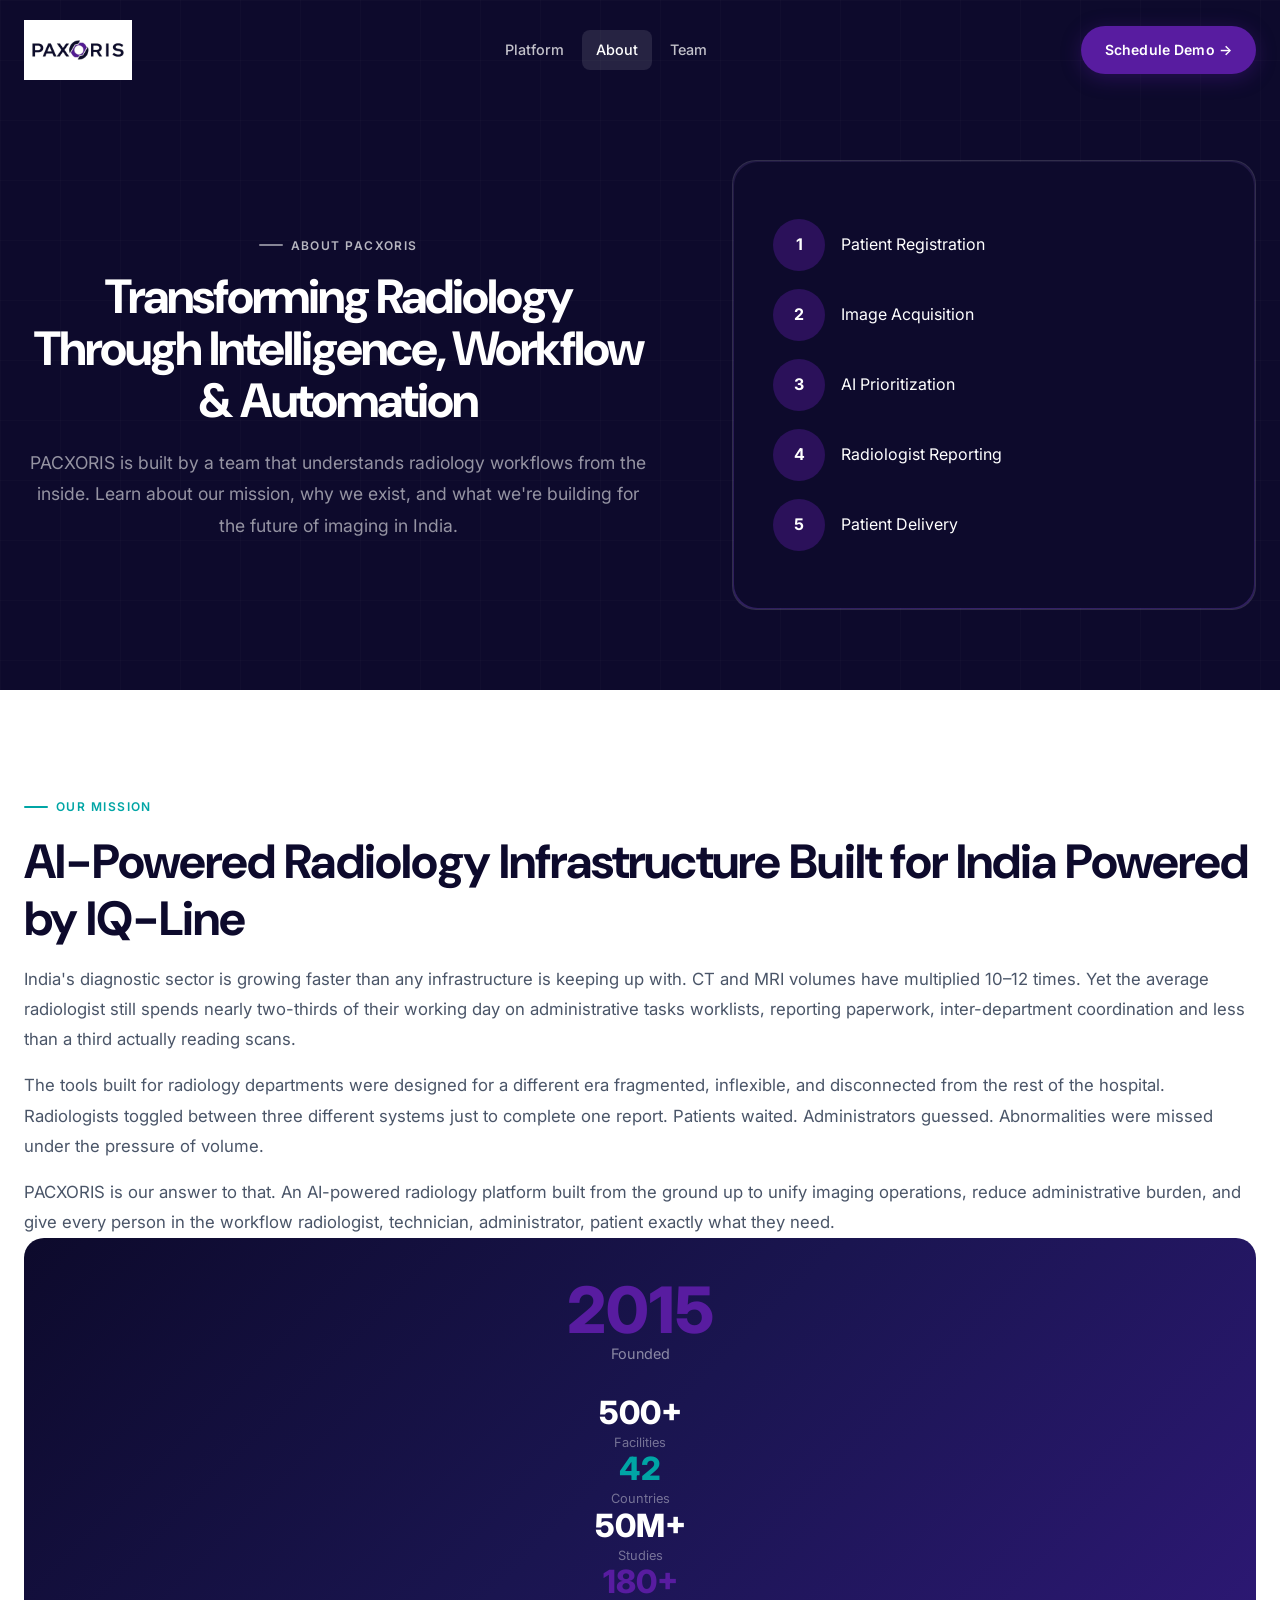
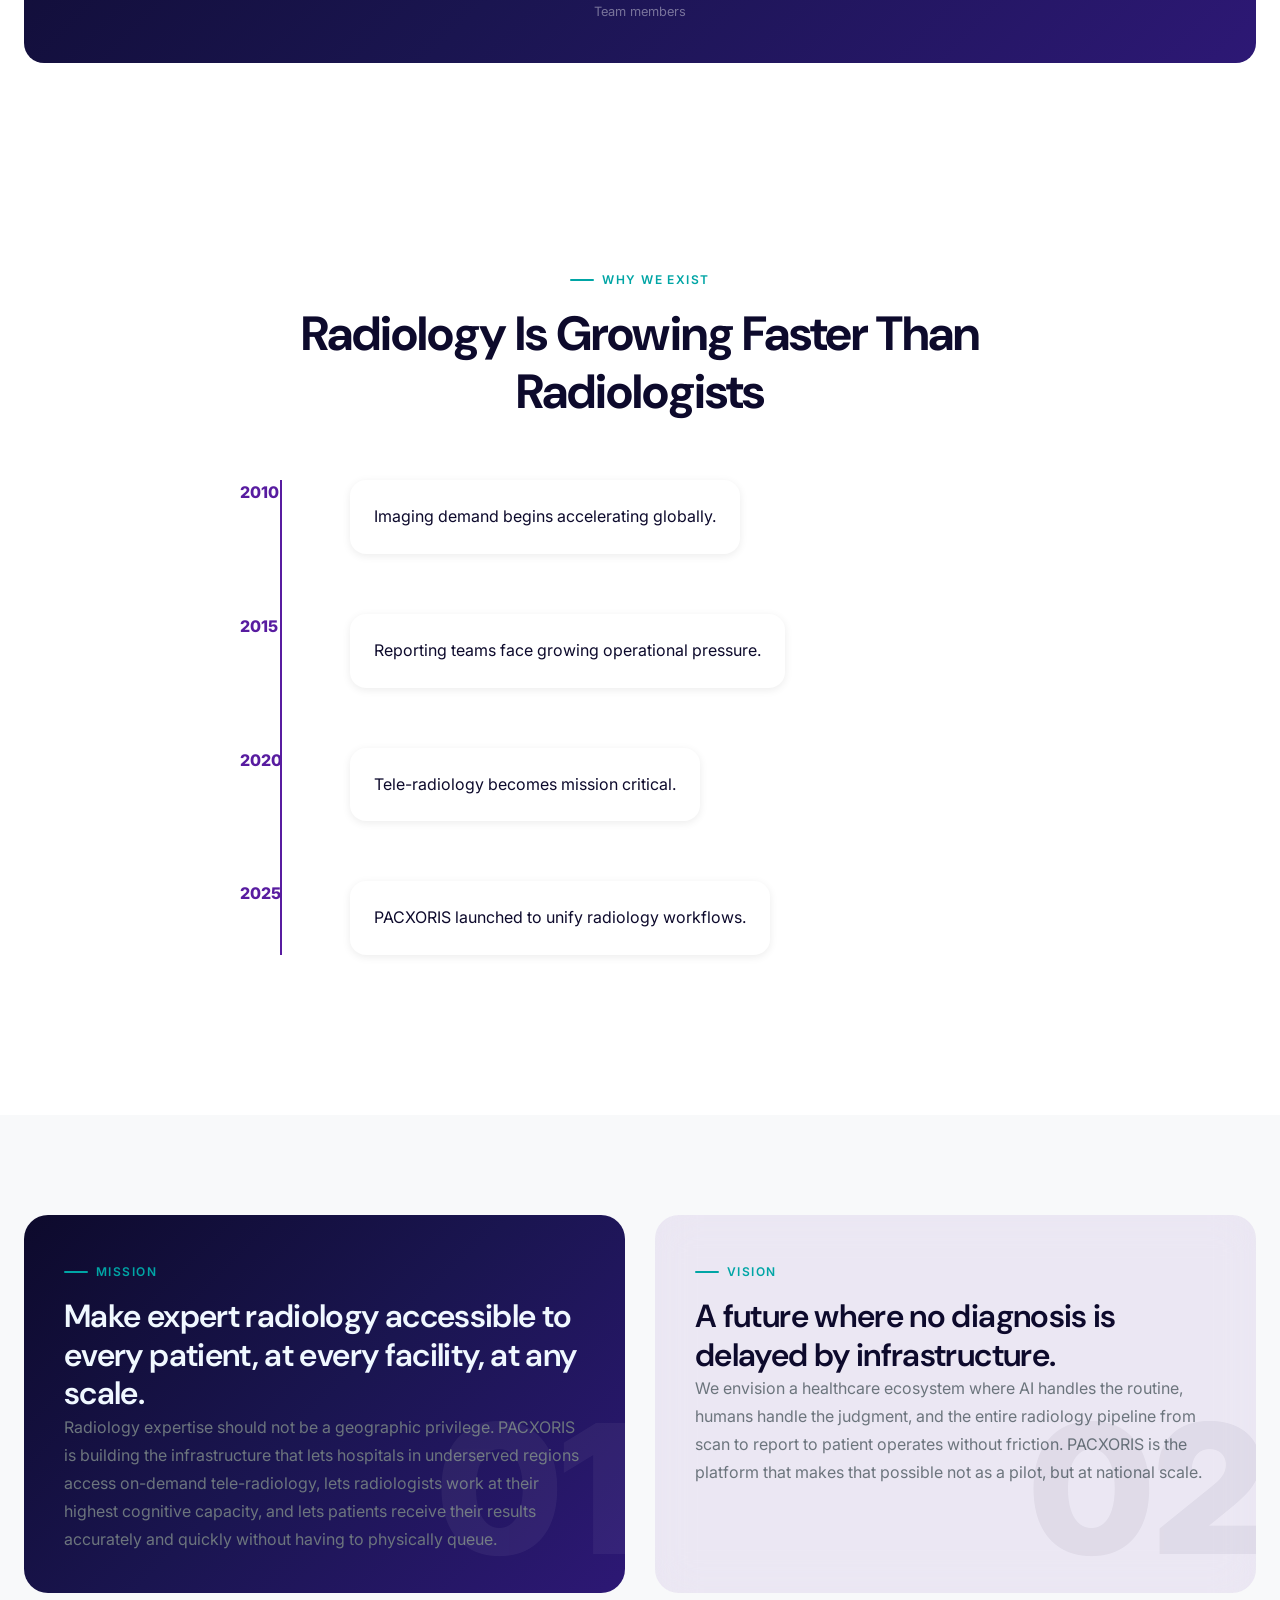
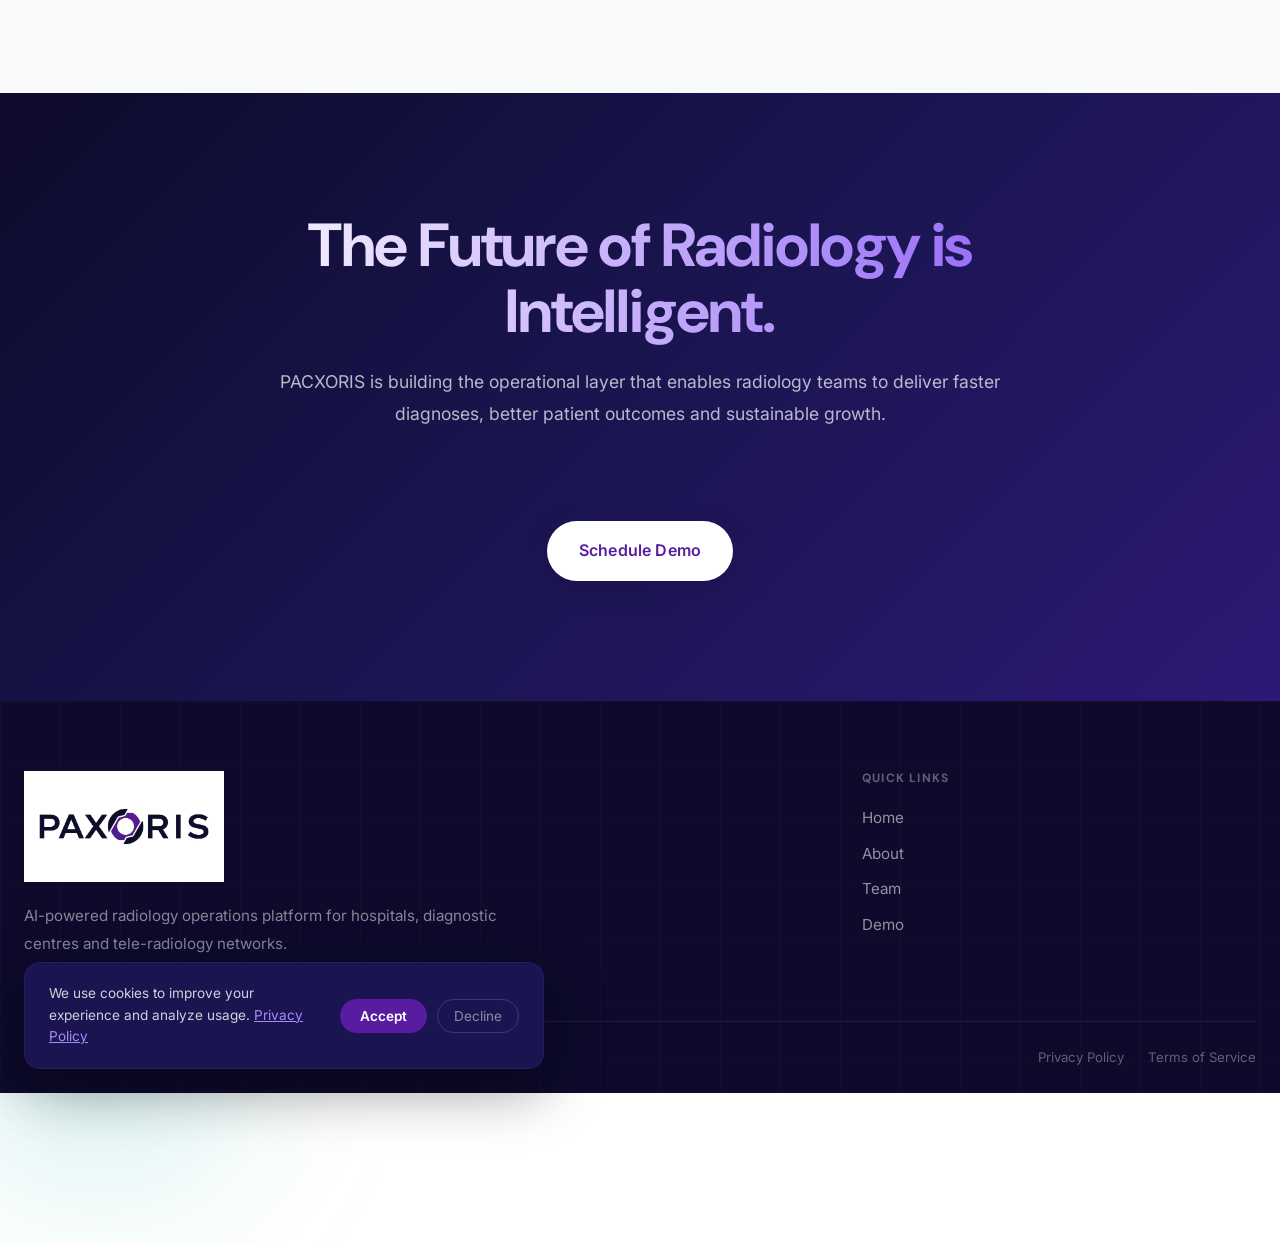
==== commit 95317ec6: "Update about.html" ====
--- a/about.html
+++ b/about.html
@@ -144,7 +144,7 @@
 
 <section class="section">
       <div class="container">
-        <div style="display:grid;grid-template-columns:1fr 1fr;gap:80px;align-items:center;" class="fade-up">
+        <div class="mission-grid fade-up">
           <div>
             <span class="section-label">Our Mission</span>
             <h2>AI-Powered Radiology Infrastructure Built for India Powered by IQ-Line</h2>
@@ -152,12 +152,12 @@
             <p style="margin-top:16px;font-size:1.05rem;line-height:1.8;color:#4a5568;">The tools built for radiology departments were designed for a different era fragmented, inflexible, and disconnected from the rest of the hospital. Radiologists toggled between three different systems just to complete one report. Patients waited. Administrators guessed. Abnormalities were missed under the pressure of volume.</p>
             <p style="margin-top:16px;font-size:1.05rem;line-height:1.8;color:#4a5568;">PACXORIS is our answer to that. An AI-powered radiology platform built from the ground up to unify imaging operations, reduce administrative burden, and give every person in the workflow radiologist, technician, administrator, patient  exactly what they need.</p>
           </div>
-          <div class="feature-visual-box" style="min-height:300px;">
+          <div class="feature-visual-box mission-stats-box">
             <div class="geo-pattern"></div>
             <div style="position:relative;z-index:1;text-align:center;">
               <div style="font-size:4rem;font-weight:800;color:var(--primary-accent);line-height:1;">2015</div>
               <div style="color:rgba(255,255,255,0.5);font-size:0.9rem;margin-bottom:32px;">Founded</div>
-              <div style="display:grid;grid-template-columns:1fr 1fr;gap:24px;">
+              <div class="mission-stats-grid">
                 <div style="text-align:center;">
                   <div style="font-size:2rem;font-weight:800;color:white;line-height:1;">500+</div>
                   <div style="color:rgba(255,255,255,0.4);font-size:0.8rem;margin-top:4px;">Facilities</div>
--- a/css/pages.css
+++ b/css/pages.css
@@ -901,9 +901,11 @@
     grid-template-columns: 1fr;
   }
 
-  .team-grid {
-    grid-template-columns: repeat(2, 1fr);
-  }
+  .team-grid{
+  display:grid;
+  grid-template-columns:repeat(auto-fit,minmax(240px,1fr));
+  gap:24px;
+}
 
   .about-values-grid,
   .partners-grid {
@@ -1974,3 +1976,215 @@
 line-height:1.9;
 color:#475569;
 }
+
+/* ==========================================================
+   ABOUT PAGE - MOBILE OPTIMIZATION
+========================================================== */
+
+@media (max-width: 768px){
+
+    /* Hero */
+
+    .about-hero-grid{
+        grid-template-columns:1fr;
+        gap:40px;
+    }
+
+    .workflow-visual{
+        padding:24px;
+    }
+
+    .workflow-step{
+        gap:12px;
+        margin:14px 0;
+        font-size:.9rem;
+    }
+
+    .workflow-step .circle{
+        width:42px;
+        height:42px;
+        font-size:.9rem;
+        flex-shrink:0;
+    }
+
+    /* Timeline */
+
+    .timeline:before{
+        left:18px;
+    }
+
+    .timeline-item{
+        gap:16px;
+        margin-bottom:32px;
+    }
+
+    .timeline-year{
+        width:50px;
+        font-size:.85rem;
+    }
+
+    .timeline-content{
+        padding:18px;
+    }
+
+    .timeline-content h4{
+        font-size:1rem;
+        margin-bottom:8px;
+    }
+
+    .timeline-content p{
+        font-size:.9rem;
+        line-height:1.7;
+    }
+
+    /* Mission & Vision */
+
+    .mission-vision{
+        grid-template-columns:1fr;
+        gap:20px;
+    }
+
+    .mission-card,
+    .vision-card{
+        padding:24px;
+    }
+
+    /* Compare Section */
+
+    .compare-grid{
+        grid-template-columns:1fr;
+        gap:20px;
+    }
+
+    .problem-box,
+    .solution-box{
+        padding:24px;
+    }
+
+    /* Ecosystem */
+
+    .ecosystem{
+        min-height:auto;
+        display:grid;
+        grid-template-columns:1fr;
+        gap:16px;
+        padding:20px 0;
+    }
+
+    .ecosystem-center{
+        width:140px;
+        height:140px;
+        margin:auto;
+        font-size:1.2rem;
+    }
+
+    .eco-item{
+        position:static;
+        width:100%;
+        text-align:center;
+    }
+
+    /* Values */
+
+    .about-values-grid{
+        grid-template-columns:1fr;
+        gap:18px;
+    }
+
+    .value-card{
+        padding:28px 20px;
+    }
+
+    /* Team */
+
+    .team-grid{
+        grid-template-columns:1fr;
+        gap:20px;
+    }
+
+    .team-card{
+        padding:24px;
+    }
+
+    .team-avatar{
+        width:70px;
+        height:70px;
+        font-size:1.3rem;
+    }
+
+    /* Partners */
+
+    .partners-grid{
+        grid-template-columns:1fr;
+    }
+
+    .partner-card{
+        padding:18px;
+    }
+
+    /* Principles */
+
+    .principles-grid{
+        grid-template-columns:1fr;
+    }
+
+    .principle{
+        padding:24px;
+    }
+
+    /* Future Section */
+
+    .future-section{
+        padding:80px 20px;
+    }
+
+    .future-section h2{
+        font-size:2rem !important;
+        line-height:1.15;
+    }
+
+    .future-section p{
+        font-size:.95rem;
+        line-height:1.8;
+    }
+}
+
+
+/* Extra Small Phones */
+
+@media (max-width:480px){
+
+    .page-hero{
+        padding:120px 0 60px;
+    }
+
+    .page-hero h1{
+        font-size:2rem !important;
+        line-height:1.15;
+    }
+
+    .page-hero p{
+        font-size:.95rem;
+    }
+
+    .workflow-step{
+        align-items:flex-start;
+    }
+
+    .timeline-year{
+        font-size:.8rem;
+    }
+
+    .ecosystem-center{
+        width:120px;
+        height:120px;
+        font-size:1rem;
+    }
+
+    .mission-card,
+    .vision-card,
+    .problem-box,
+    .solution-box{
+        padding:20px;
+    }
+}
